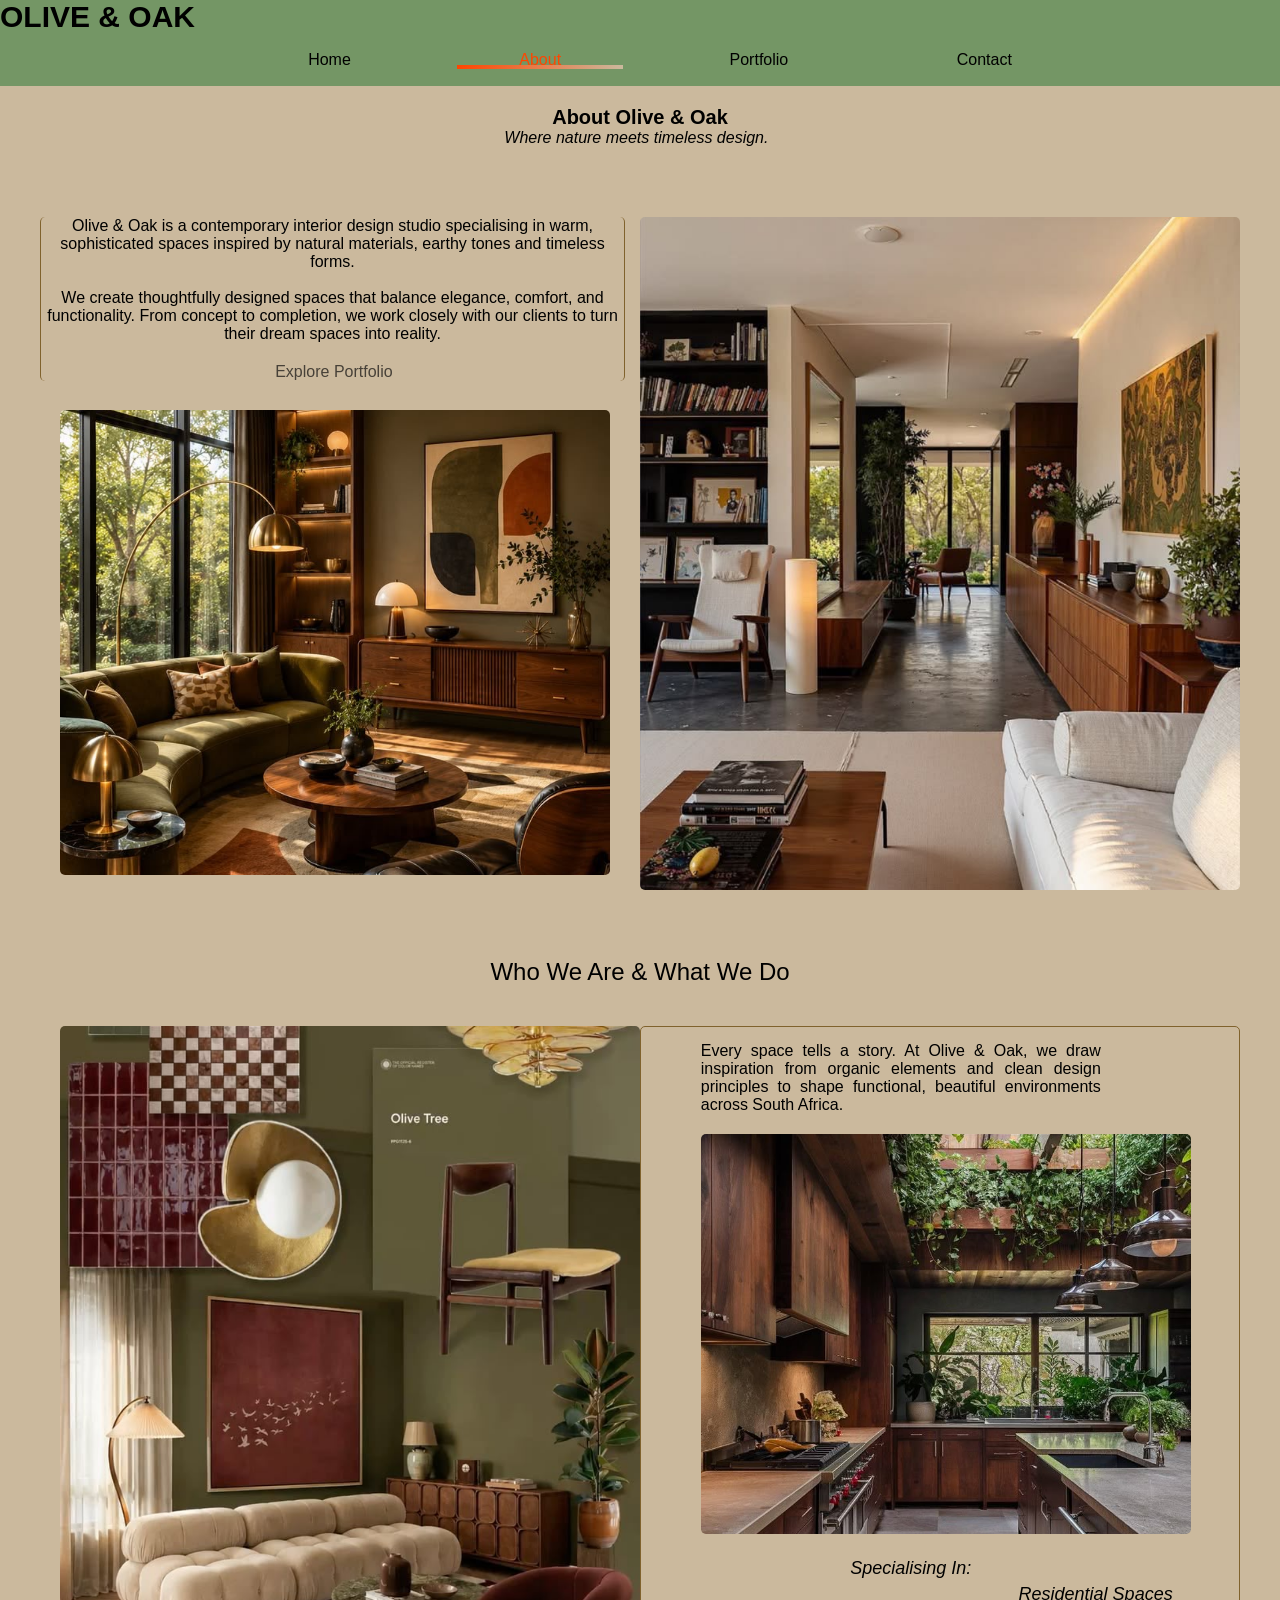
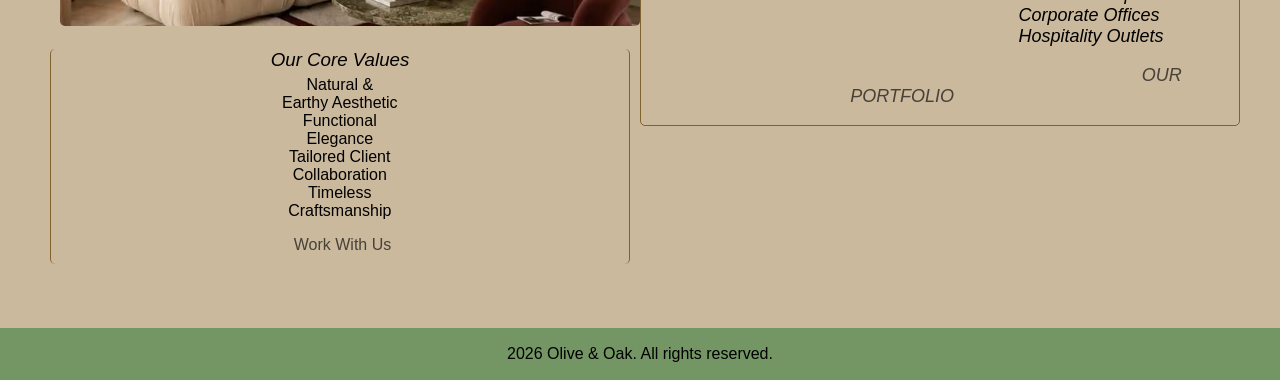
==== about.html @ 50b7a628 "about.html" ====
<!--HEY GUYS. PLEASE DON'T MAKE CHANGES TO A PAGE THAT DOES NOT BELONG TO YOU!!



DON'T FORGET TO PUSH YOUR CODE TO GITHUB AFTER MAKING CHANGES TO YOUR PAGE SO THAT RECENT 
CHANGES ARE VISIBLE TO EVERYONE 
-->

<!DOCTYPE html>
<html lang="en">
<head>
    <meta charset="UTF-8">
    <meta name="viewport" content="width=device-width, initial-scale=1.0">
    <title>About</title>
    <link rel="stylesheet" href="style.css">
</head> 

<body>
<header>
    <div id="logo">OLIVE & OAK</div>
</header>

<nav class="nav-menu">
    <ul>
        <a class="nav-link" href="index.html">Home</a>
        <a class="nav-link active" href="about.html">About</a> 
        <a class="nav-link" href="portfolio.html">Portfolio</a>
        <a class="nav-link" href="contact.html">Contact</a>
    </ul>
</nav>

<main>
    <section id="hero">
        <h1>About Olive & Oak</h1>
        <p id="slogan">Where nature meets timeless design.</p>
    </section>

    <article id="container">
        <section id="intro-section">
            <section id="intro">
        <p>
        Olive & Oak is a contemporary interior design studio specialising in warm, 
        sophisticated spaces inspired by natural materials, earthy tones and timeless forms.
        </p>
        <br>
         <p id="description2">
        We create thoughtfully designed spaces that balance elegance, comfort, and functionality. 
        From concept to completion, we work closely with our clients to turn their dream spaces into reality.
        </p>
        <a id="more-about" href="portfolio.html">Explore Portfolio</a> 
        </section>
        <img id="second-img" src="image/contemp-design.jpeg" alt="Contemporary interior design">
        </section>

        <section id="container2">
            <img id="first-img" src="image/walkway-design.jpeg" alt="Walkway architectural design">
        </section>
    </article>

    <h2 id="help">Who We Are & What We Do</h2>

    <article id="information">
        <section id="left-grid">
            <img src="image/living-room.jpeg" alt="Living room styling">
            <section id="locations">            
     <h3>Our Core Values</h3>
     <ul style="list-style-type: none;">
            <li>Natural & Earthy Aesthetic</li>
            <li>Functional Elegance</li>
            <li>Tailored Client Collaboration</li>
            <li>Timeless Craftsmanship</li>
            </ul>
        <a id="contact-us" href="contact.html" class="button">Work With Us</a>
            </section>      
        </section>

    <section id="right-grid">
     <p id="text">
        Every space tells a story. At Olive & Oak, we draw inspiration from organic elements 
        and clean design principles to shape functional, beautiful environments across South Africa.
     </p>
    <img src="image/bathroom.jpeg" alt="Contemporary bathroom interior">
    <br>

    <div id="specialisation"> 
        Specialising In:
        <ul style="list-style-type: none;">
            <li>Residential Spaces</li>
            <li>Corporate Offices</li>
            <li>Hospitality Outlets</li>
    </ul>

<a id="more-portfolio" href="portfolio.html" class="button">OUR PORTFOLIO</a>
 </div>
</section>
</article>
</main>

<footer>
<p>2026 Olive & Oak. All rights reserved.</p>
</footer>
</body>
</html>
---- style.css ----
/* HEY GUYS. PLEASE DON'T MAKE CHANGES TO OTHER MEMBERS' STYLING 

DON'T FORGET TO PUSH YOUR CODE TO GITHUB AFTER MAKING CHANGES TO YOUR PAGE SO THAT RECENT 
CHANGES ARE VISIBLE TO EVERYONE 
*/

body {
  margin: 0;
  font-family: 'Poppins', sans-serif;
  background-color: #CBB99D;
}

*{
  box-sizing: border-box;
}

/*Header*/
header{
  background-color: #749665;
}

#logo{
  font-size: 30px;
  font-weight: 700;
}

/*Navigation bar*/

.nav-menu{
  background-color:#749665 ;
  text-align: center;
  width: 100%;
  margin: 0 0;
  position: sticky;
  top: 0px;
  padding: 1px 0;
}

.nav-link {
  text-decoration: none;
  color: black;
  font-weight: 50;
  font-size: 16px;
  padding: 0px 5%;
  margin: 0px 20px;
  display: inline-block;
  position: relative;
  transition: color 0.3s ease;
}

.nav-link::before {
  content: "";
  position: absolute;
  bottom: 0;
  left: 0;
  width: 0;
  height: 4px;
  background: linear-gradient(to right, #ff4500, #CBB99D);
  transition: width 0.2s ease;
}
.nav-link:hover {
  color: #ff4500;
}
.nav-link:hover::before {
  width: 100%;
}

.nav-link.active {
  color: #ff4500;
}
.nav-link.active::before {
  width: 100%;
}



/*Main*/

h1{
  margin-top: 20px;
  font-size: 20px;
  text-align: center;
  margin-bottom: 0;
}

main p{
  text-align: center;
  margin-top:0;
  margin-bottom: 0;
}

#slogan{
    font-style: italic;
    margin-bottom: 20px;
    display: inline-block;
    width: 300px;
    margin-left: 38%;

}


#container{
  display: grid;
  grid-template-columns: 1fr 1fr;
  max-width: 1200px;
  margin: 5% auto 0;
  justify-content: center;
  margin-bottom: 5%;
  margin-top: 50px;
}

#intro{
  border: 1px solid #80622D;
  border-radius: 5px;
  border-top: 0;
  border-bottom: 0;
  padding: 0 5px;

}

#more-about{
  color: #474138;
  text-decoration: none;
  border-radius: 5px;
  margin-right: 10px;
  margin-left: 40%;
} 

#first-img{
  width: 600px;
  height: 673px;
  object-fit: cover;
  border-radius: 5px;
  margin-left: 15px;
}

#description2{
  margin-bottom: 20px;
}

#second-img{
  width: 550px;
  height: 465px;
  object-fit: cover;
  border-radius: 5px;
  margin-top: 5%;
  margin-left: 20px;
}


/* Second grid */
#help{
  font-weight: 500;
  text-align: center;
  margin-bottom: 40px ;
}

#information{
  display: grid;
  justify-content: center;
  grid-template-columns: 1fr 1fr;
}

#information img{
  width: 580px;
  height: 600px;
  object-fit: cover;
  margin-left: 60px;
  border-radius: 5px;
}

#information #text{
  margin-top: 15px;
   margin-left: 10%;
   width: 400px;
   text-align: justify;
}

#information #specialisation{
  font-weight: 500;
  text-align: left;
  margin-left: 35%;
  font-size: large;
  font-style: italic;
}

#information ul{
  margin-top: 5px;
  margin-left: 33%;

}

#more-portfolio{
  color: #474138;
  text-decoration: none;
  border-radius: 5px;
  margin-right: 10px;
  margin-left: 75%;
}

#right-grid img{
  width: 490px;
  object-fit: cover;
  margin-top: 20px;
  border-radius: 5px;
  height: 400px;
  margin-bottom: 20px;
}

#right-grid{
  border: 1px solid #80622D;
  width: 600px;
  height: 700px;
  border-radius: 5px;
  padding-bottom: 15px;
}


#left-grid h3{
  font-weight: 500;
  text-align: center;
  margin-bottom: 0;
  font-style: italic;
}

#left-grid ul{
  margin-top: 5px;
  text-align: center;
  margin-right: 40%;
}

#contact-us{
  color: #474138;
  text-decoration: none;
  margin-left: 42%;
}

#locations{
  border: 1px solid #80622D;
  width: 580px;
  margin-left: 50px;
  border-radius: 5px;
  padding-bottom: 10px;
  border-top: 0;
  border-bottom: 0;
}



/*Footer*/
footer{
  background-color: #749665;
  color: black;
    margin-top: 5%;
    margin-bottom: 0;

}

footer p{
  text-align: center;
}

footer{
  padding: 1px;
}
/* start of portfolio page*/
#featured-projects {
    padding: 60px 20px;
    background-image: url("./image/portfolioheader.jpg");
    background-size: cover;
    background-position: center;
    background-attachment: fixed;
    position: relative;
    text-align: center;
}

#featured-projects h2 {
    font-size: 2.2rem;
    font-weight: 600;
    color: #000000;
    margin-bottom: 8px;
}

.featured-subtitle {
    font-size: 1rem;
    color: #080808;
    margin-bottom: 40px;
    font-weight: 300;
}
#portfolio-projects {
    max-width: 1200px;
    margin: 0 auto;
    padding: 40px 20px;
}
.container,.container-reverse {
    display: grid;
    grid-template-columns: 1fr 1fr;
    gap: 40px;
    margin-bottom: 50px;
    align-items: center;
    background: #CBB99D
}
.container-reverse {
    direction: rtl;
}

.container-reverse .projecttext {
    direction: ltr;
}
.projectimage {
    height: 100%;
    min-height: 320px;
    overflow: hidden;
}
.projectimage img {
    width: 100%;
    height: 100%;
    object-fit: cover;
}
.projecttext {
    padding: 35px 30px 35px 20px;
    direction: ltr;
}
.projecttext h3 {
    font-size: 1.6rem;
    font-weight: 600;
    color: #000000;
    margin: 0 0 8px;
}

.projecttext p {
    font-size: 0.95rem;
    color: #444;
    line-height: 1.7;
    margin: 0 0 12px;
}

.projecttext h4 {
    font-size: 0.85rem;
    font-weight: 400;
    color: #000000;
    letter-spacing: 1px;
    margin: 0;
}
/* end of portfolio page code */
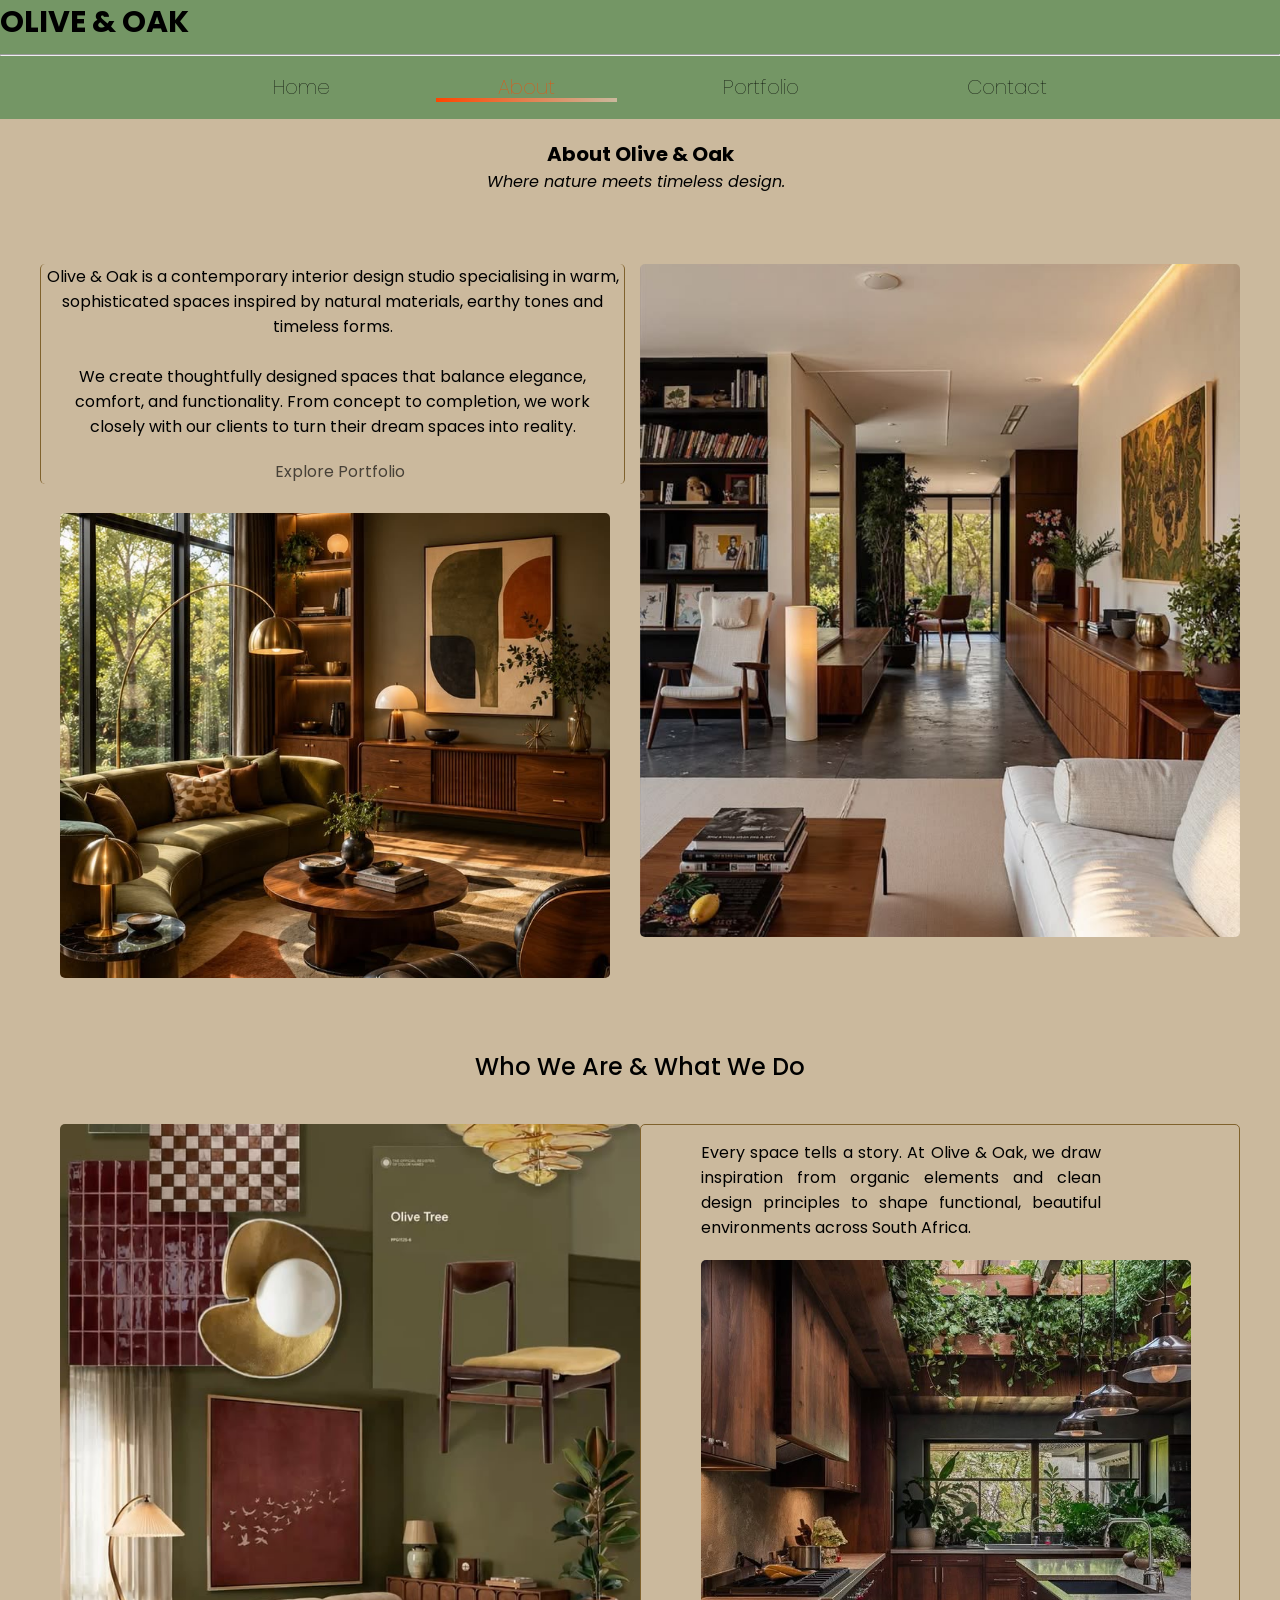
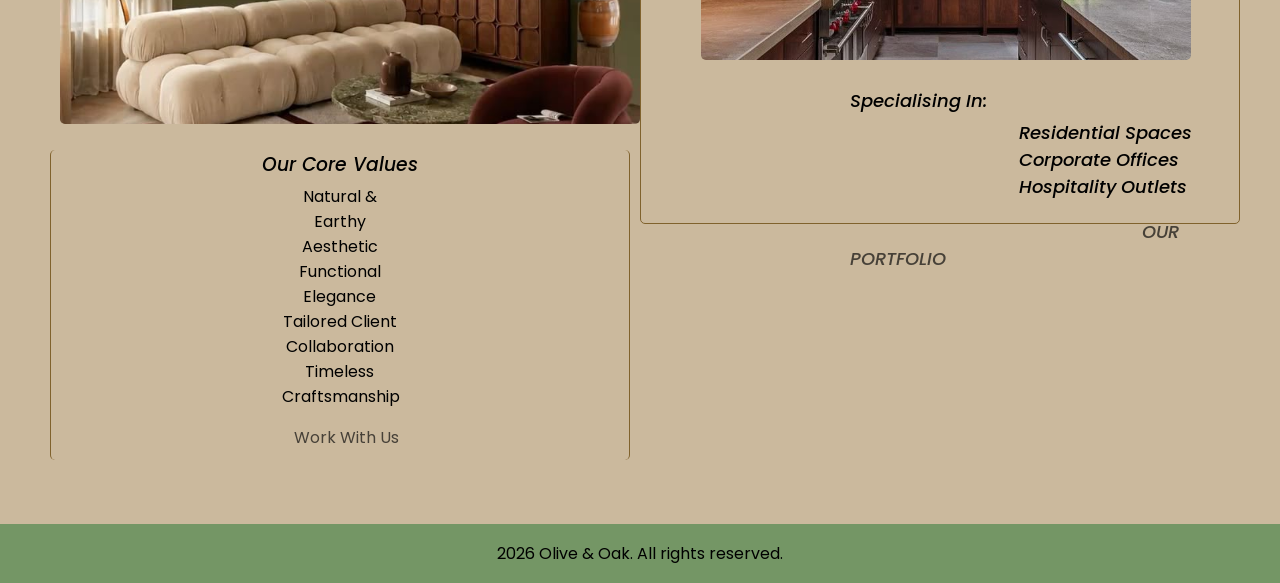
==== commit 77bdd846: "Add files via upload Font + nav unification" ====
--- a/about.html
+++ b/about.html
@@ -14,14 +14,18 @@
     <meta name="viewport" content="width=device-width, initial-scale=1.0">
     <title>About</title>
     <link rel="stylesheet" href="style.css">
+
+    <!--Fonts taken from fonts.google.com-->
+    <!-- Global font -->
+    <link href="https://fonts.googleapis.com/css2?family=Poppins:wght@400;600;700&display=swap" rel="stylesheet"> 
+
 </head> 
 
 <body>
-<header>
-    <div id="logo">OLIVE & OAK</div>
-</header>
+    <header id="logo">OLIVE & OAK</header>
 
 <nav class="nav-menu">
+    <hr>
     <ul>
         <a class="nav-link" href="index.html">Home</a>
         <a class="nav-link active" href="about.html">About</a> 
--- a/style.css
+++ b/style.css
@@ -41,7 +41,7 @@
   text-decoration: none;
   color: black;
   font-weight: 50;
-  font-size: 16px;
+  font-size: 20px;
   padding: 0px 5%;
   margin: 0px 20px;
   display: inline-block;
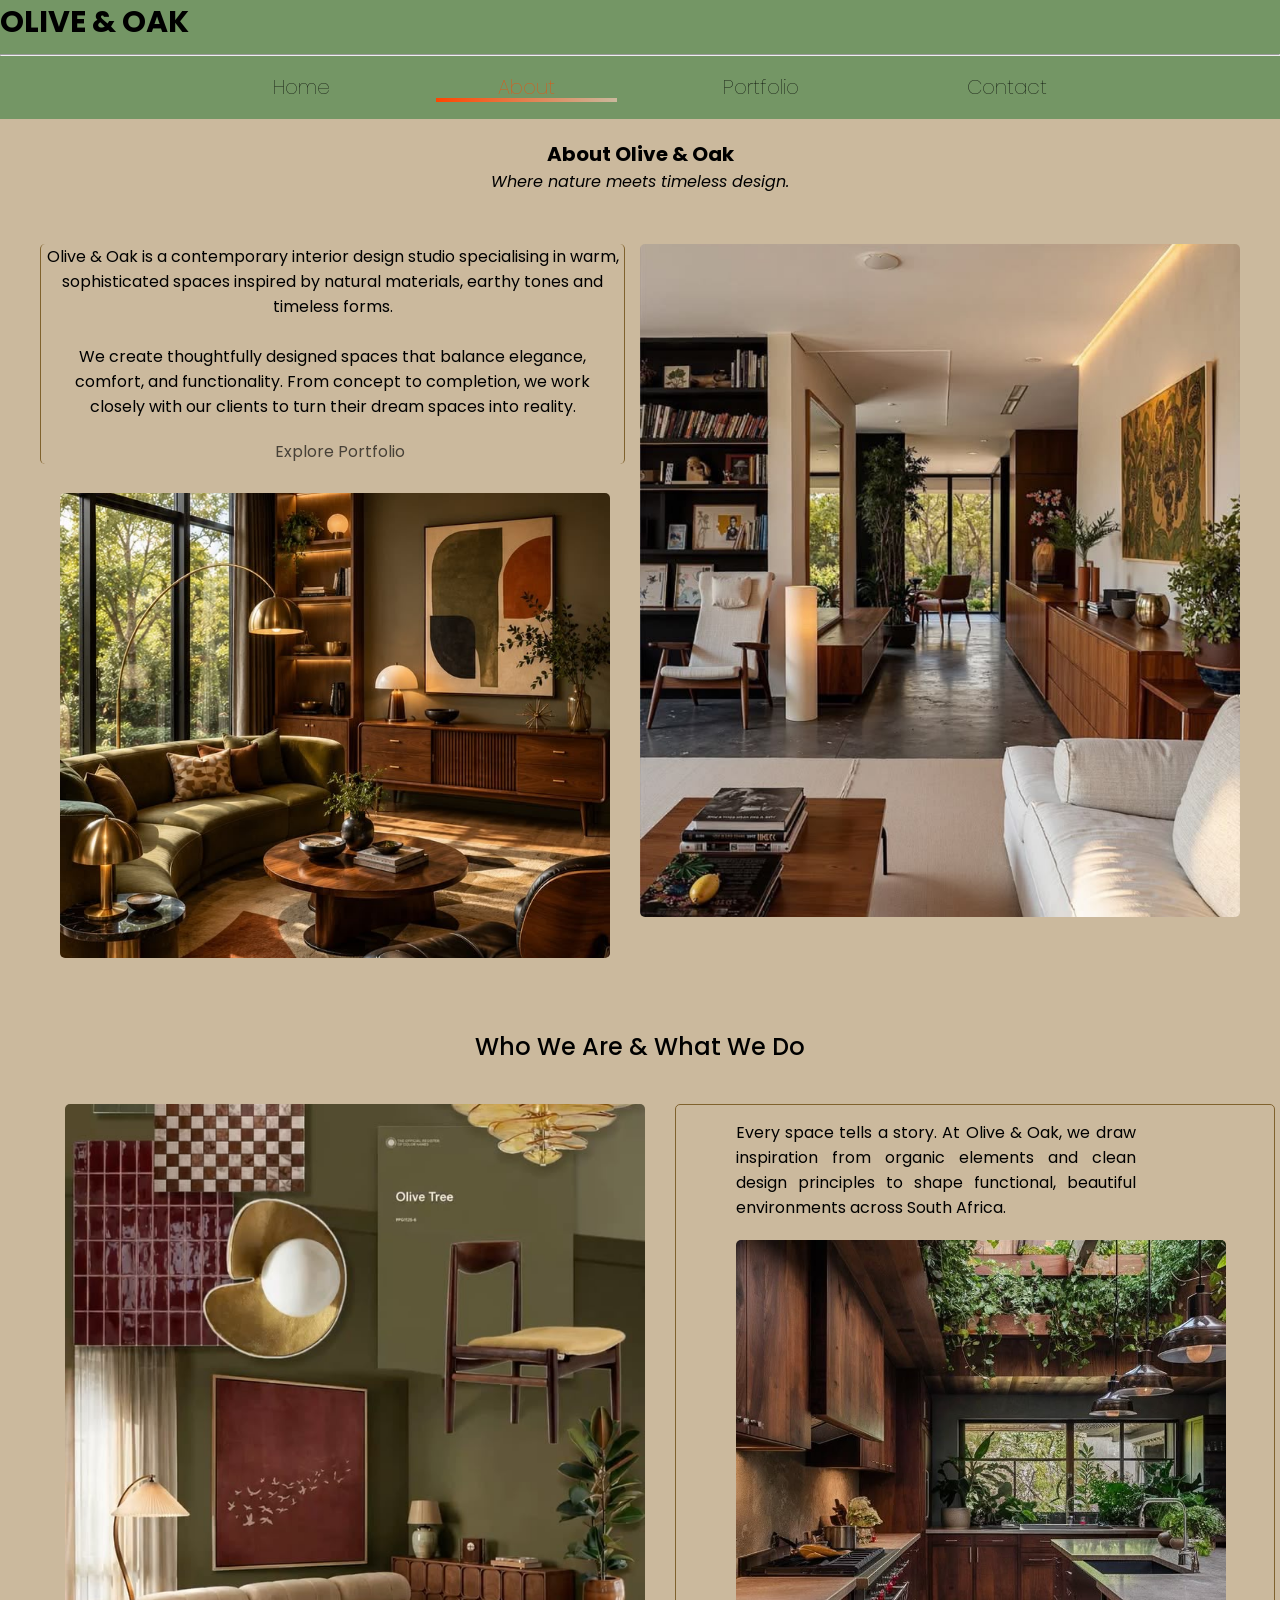
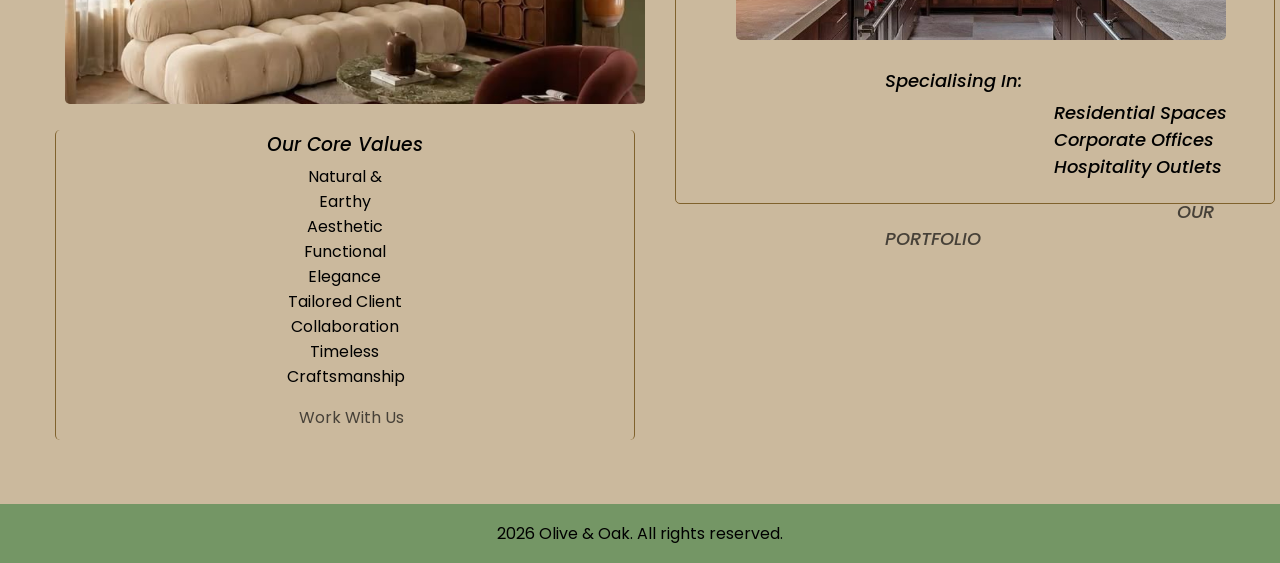
==== commit e397ad05: "responsiveness added" ====
--- a/about.html
+++ b/about.html
@@ -1,18 +1,9 @@
-
-<!--HEY GUYS. PLEASE DON'T MAKE CHANGES TO A PAGE THAT DOES NOT BELONG TO YOU!!
-
-
-
-DON'T FORGET TO PUSH YOUR CODE TO GITHUB AFTER MAKING CHANGES TO YOUR PAGE SO THAT RECENT 
-CHANGES ARE VISIBLE TO EVERYONE 
--->
-
 <!DOCTYPE html>
 <html lang="en">
 <head>
     <meta charset="UTF-8">
     <meta name="viewport" content="width=device-width, initial-scale=1.0">
-    <title>About</title>
+    <title>Olive & Oak | About</title>
     <link rel="stylesheet" href="style.css">
 
     <!--Fonts taken from fonts.google.com-->
--- a/style.css
+++ b/style.css
@@ -92,11 +92,10 @@
 
 #slogan{
     font-style: italic;
-    margin-bottom: 20px;
-    display: inline-block;
-    width: 300px;
-    margin-left: 38%;
-
+    margin:0 auto 20px;
+    display: block;
+    width: fit-content;
+    max-width: 90%;
 }
 
 
@@ -160,6 +159,8 @@
   display: grid;
   justify-content: center;
   grid-template-columns: 1fr 1fr;
+  max-width: 1200px;
+  margin: 0 auto;
 }
 
 #information img{
@@ -167,6 +168,7 @@
   height: 600px;
   object-fit: cover;
   margin-left: 60px;
+  margin-right: 30px;
   border-radius: 5px;
 }
 
@@ -264,6 +266,9 @@
 footer{
   padding: 1px;
 }
+
+
+
 /* start of portfolio page*/
 #featured-projects {
     padding: 60px 20px;
@@ -347,3 +352,160 @@
 
 
 
+/* RESPONSIVENESS DESIGN INDEX.HTML | RESPONSIVENESS DESIGN INDEX.HTML | RESPONSIVENESS DESIGN INDEX.HTML | RESPONSIVENESS DESIGN INDEX.HTML | RESPONSIVENESS DESIGN INDEX.HTML |*/
+/* Tablets */
+@media (max-width: 900px) {
+  #container, #information {
+  grid-template-columns: 1fr;
+  width: 90%;
+  margin-left: auto;
+  margin-right: auto;
+}
+
+#first-img, #second-img, #information img, #right-grid, #locations{
+  width: 100%;
+  margin-left: 0;
+}
+
+#first-img{
+  height: 500px
+}
+
+#second-img{
+  height: 400px;
+  margin-top: 20px;
+}
+
+#right-grid img{
+  width: 100%;
+  height: 350px;
+  margin-left: 0;
+}
+
+#information #text{
+  width: 90%;
+  margin: 20px auto;
+}
+
+#information #specialisation {
+  margin-left: 0;
+  text-align: center;
+}
+
+#information ul{
+  margin-left: 0;
+  text-align: center;
+}
+
+#more-portfolio{
+    display: block;
+    margin: 20px auto;
+    text-align: center;
+  }
+
+#contact-us{
+  display: block;
+  margin: 20px auto;
+  text-align: center;
+}
+
+#locations{
+  margin-top: 20px;
+}
+}
+
+
+/* Phones */
+
+@media(max-width:600px){
+  #logo{text-align: center;
+  font-size: 24px;
+  padding: 10px;}
+
+  .nav-menu{
+    position:static;
+  }
+
+  .nav-link{
+    font-size: 16px;
+    padding: 5px 10px;
+    margin: 0;
+  }
+
+  #slogan{
+    width:auto;
+    margin: 0 auto 20px;
+    display: block;
+    padding: 0 20px;
+  }
+
+  #container, #information {
+    width: 90%;
+    display: block;
+    margin: 30px auto;
+  }
+
+  #intro{
+    padding: 20px;
+  }
+
+  #more-about{
+    display: block;
+    margin: 20px auto;
+    text-align: center;
+  }
+
+  #first-image, #second-img, #information img{
+    width: 100%;
+    height: auto;
+    margin: 20px 0;
+  }
+
+  #right-grid{
+    width: 100%;
+    height: auto;
+    padding: 20px;
+  }
+
+  #right-grid img{
+    width: 100%;
+    height: auto;
+    padding: 20px;
+  }
+
+  #information #text{
+    width: 100%;
+    margin: 20px 0;
+    padding: 0 10px;
+  }
+
+  #information #specialisation{
+    margin: 20px 0;
+    text-align: center;
+  }
+
+  #information ul{
+    margin: 10px 0;
+    padding: 0;
+    text-align: center;
+  }
+ 
+  #locations {
+    width: 100%;
+    margin: 20px 0;
+  }
+  
+  #left-grid h3{
+    font-size: 18px;
+
+  #help{
+    font-size: 22px;
+    margin-top: 40px;
+  }
+  
+  footer{
+    margin-top: 40px;
+  }
+}
+}
+/* END OF RESPONSIVENESS DESIGN INDEX.HTML | END OF RESPONSIVENESS DESIGN INDEX.HTML | END OF RESPONSIVENESS DESIGN INDEX.HTML | END OF RESPONSIVENESS DESIGN INDEX.HTML | */
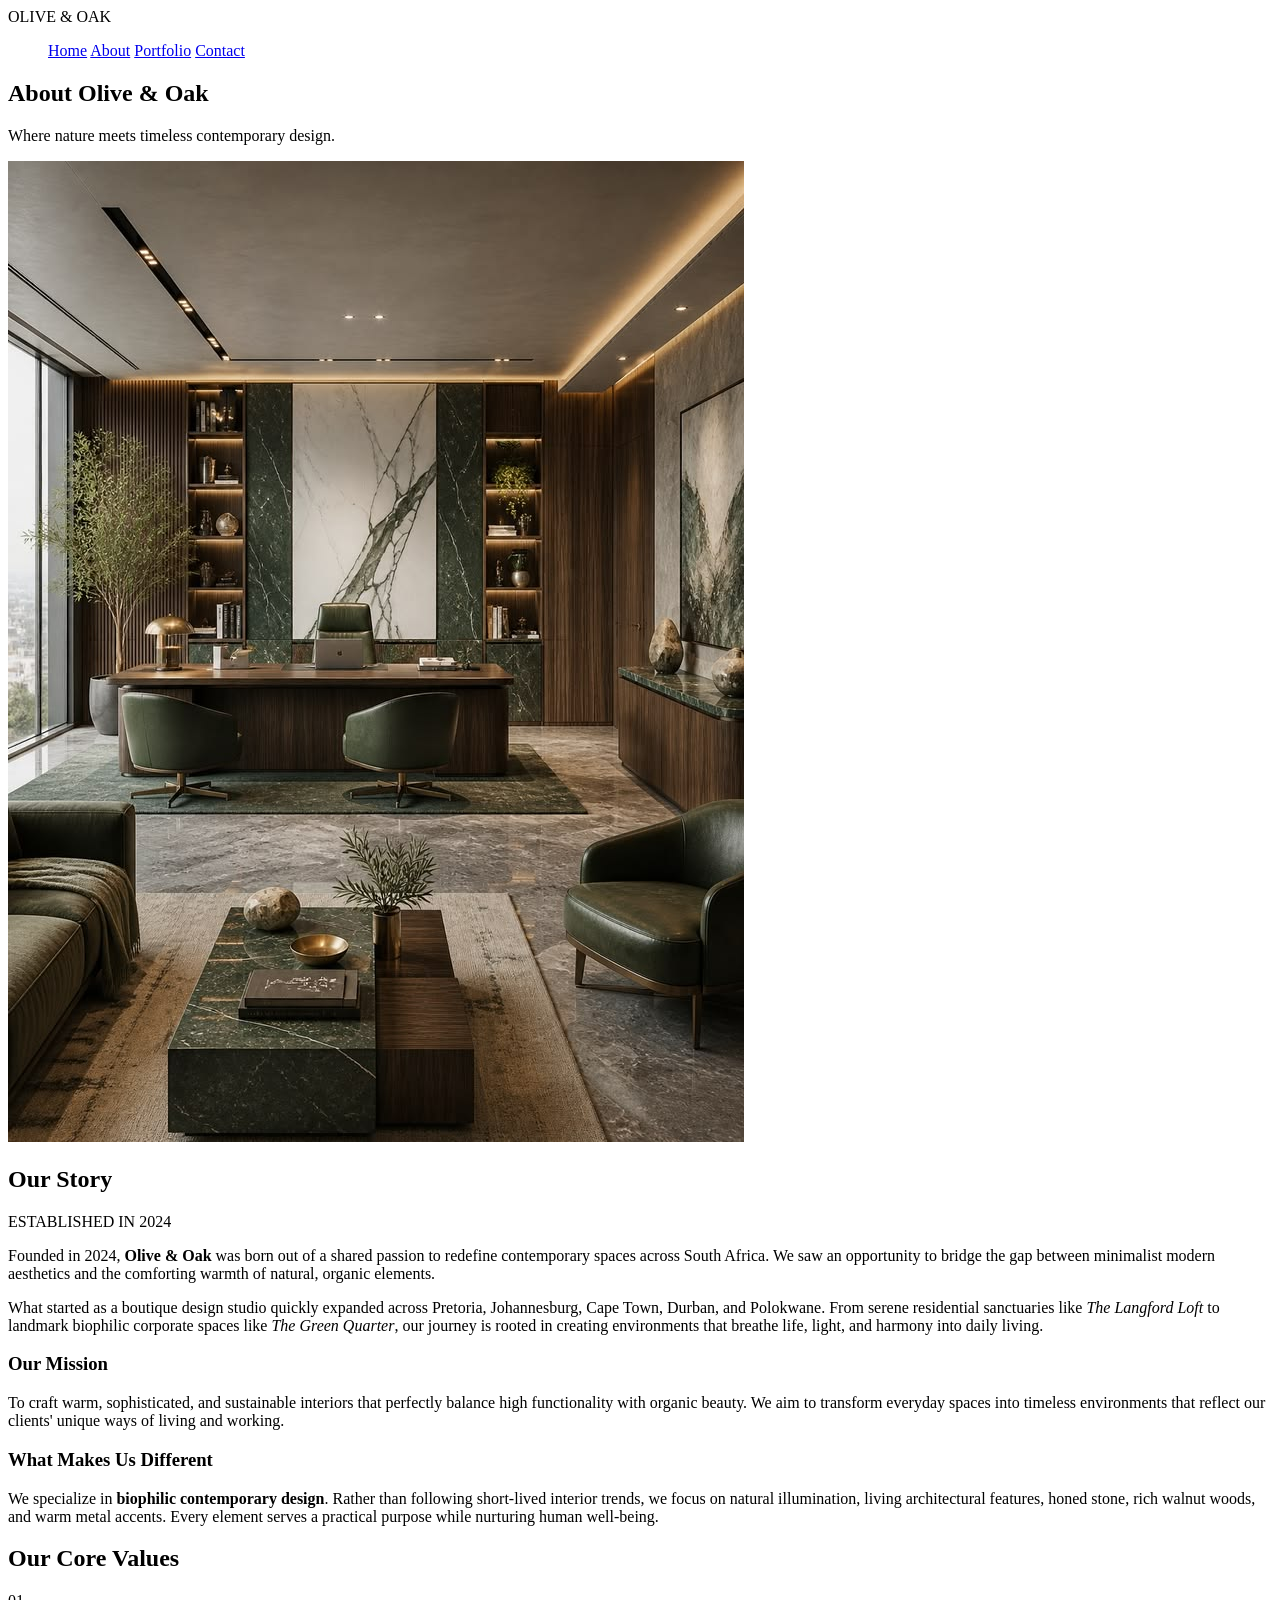
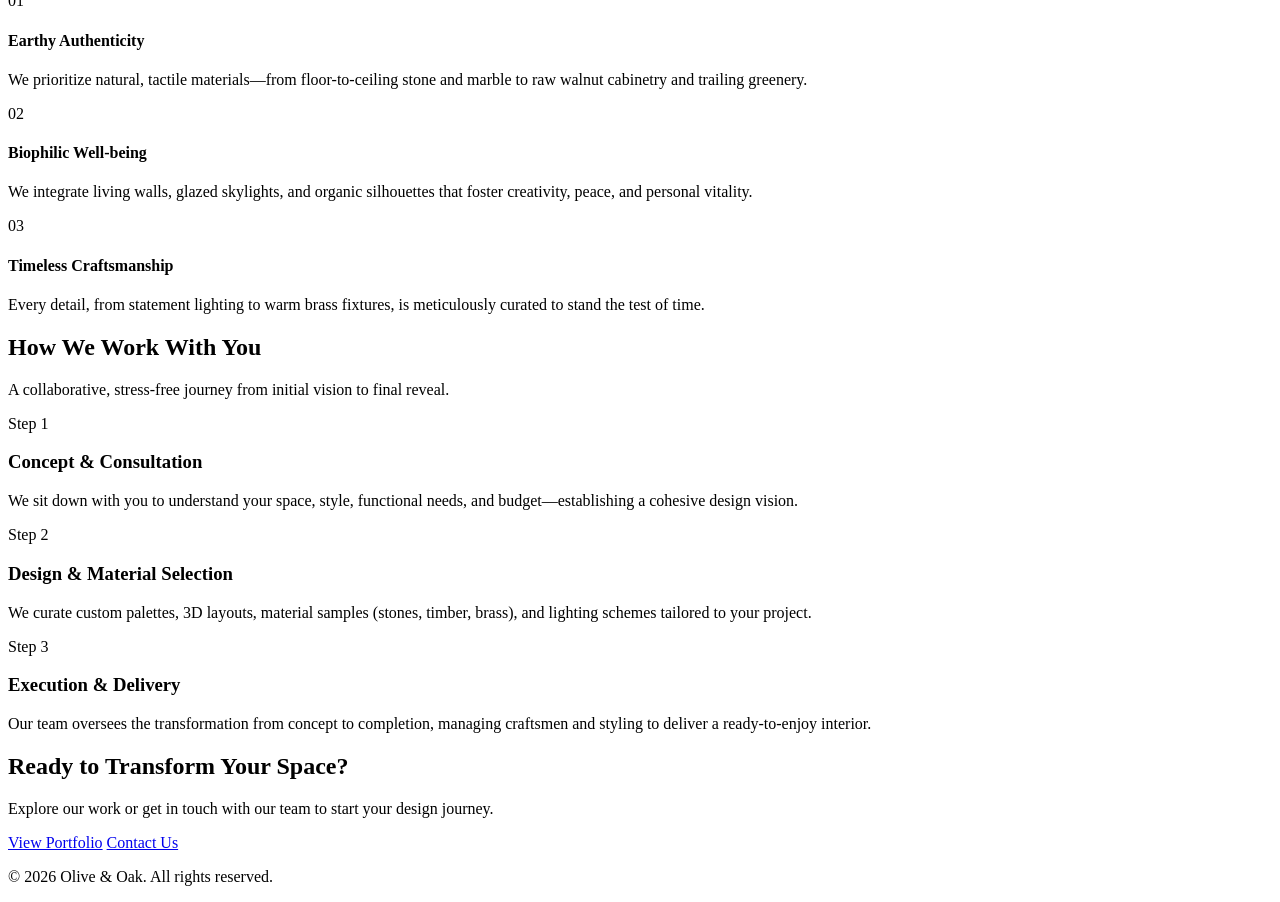
==== commit 866b96ee: "about.html" ====
--- a/about.html
+++ b/about.html
@@ -1,22 +1,26 @@
+<!--HEY GUYS. PLEASE DON'T MAKE CHANGES TO A PAGE THAT DOES NOT BELONG TO YOU!!
+
+DON'T FORGET TO PUSH YOUR CODE TO GITHUB AFTER MAKING CHANGES TO YOUR PAGE SO THAT RECENT 
+CHANGES ARE VISIBLE TO EVERYONE 
+-->
+
 <!DOCTYPE html>
 <html lang="en">
 <head>
     <meta charset="UTF-8">
     <meta name="viewport" content="width=device-width, initial-scale=1.0">
-    <title>Olive & Oak | About</title>
-    <link rel="stylesheet" href="style.css">
+    <title>Olive & Oak | About Us</title>
+    <link rel="stylesheet" href="about-style.css">
 
-    <!--Fonts taken from fonts.google.com-->
+    <!-- Fonts taken from fonts.google.com -->
     <!-- Global font -->
     <link href="https://fonts.googleapis.com/css2?family=Poppins:wght@400;600;700&display=swap" rel="stylesheet"> 
-
-</head> 
+</head>
 
 <body>
-    <header id="logo">OLIVE & OAK</header>
+<header id="logo">OLIVE & OAK</header>
 
 <nav class="nav-menu">
-    <hr>
     <ul>
         <a class="nav-link" href="index.html">Home</a>
         <a class="nav-link active" href="about.html">About</a> 
@@ -26,74 +30,109 @@
 </nav>
 
 <main>
-    <section id="hero">
+    <!-- Page Header / Hero -->
+    <section id="about-hero">
         <h1>About Olive & Oak</h1>
-        <p id="slogan">Where nature meets timeless design.</p>
+        <p class="hero-subtitle">Where nature meets timeless contemporary design.</p>
     </section>
 
-    <article id="container">
-        <section id="intro-section">
-            <section id="intro">
-        <p>
-        Olive & Oak is a contemporary interior design studio specialising in warm, 
-        sophisticated spaces inspired by natural materials, earthy tones and timeless forms.
-        </p>
-        <br>
-         <p id="description2">
-        We create thoughtfully designed spaces that balance elegance, comfort, and functionality. 
-        From concept to completion, we work closely with our clients to turn their dream spaces into reality.
-        </p>
-        <a id="more-about" href="portfolio.html">Explore Portfolio</a> 
-        </section>
-        <img id="second-img" src="image/contemp-design.jpeg" alt="Contemporary interior design">
-        </section>
-
-        <section id="container2">
-            <img id="first-img" src="image/walkway-design.jpeg" alt="Walkway architectural design">
-        </section>
+    <!-- Our Story Section -->
+    <article id="our-story-section">
+        <div class="story-image-box">
+            <img src="./image/coperate.jpg" alt="Olive & Oak Design Office Space">
+        </div>
+        <div class="story-content">
+            <h2>Our Story</h2>
+            <span class="founding-date">ESTABLISHED IN 2024</span>
+            <p>
+                Founded in 2024, <strong>Olive & Oak</strong> was born out of a shared passion to redefine contemporary spaces across South Africa. We saw an opportunity to bridge the gap between minimalist modern aesthetics and the comforting warmth of natural, organic elements.
+            </p>
+            <p>
+                What started as a boutique design studio quickly expanded across Pretoria, Johannesburg, Cape Town, Durban, and Polokwane. From serene residential sanctuaries like <em>The Langford Loft</em> to landmark biophilic corporate spaces like <em>The Green Quarter</em>, our journey is rooted in creating environments that breathe life, light, and harmony into daily living.
+            </p>
+        </div>
     </article>
 
-    <h2 id="help">Who We Are & What We Do</h2>
+    <!-- Mission & What Makes Us Different -->
+    <section id="mission-difference-container">
+        <div class="info-card">
+            <h3>Our Mission</h3>
+            <p>
+                To craft warm, sophisticated, and sustainable interiors that perfectly balance high functionality with organic beauty. We aim to transform everyday spaces into timeless environments that reflect our clients' unique ways of living and working.
+            </p>
+        </div>
 
-    <article id="information">
-        <section id="left-grid">
-            <img src="image/living-room.jpeg" alt="Living room styling">
-            <section id="locations">            
-     <h3>Our Core Values</h3>
-     <ul style="list-style-type: none;">
-            <li>Natural & Earthy Aesthetic</li>
-            <li>Functional Elegance</li>
-            <li>Tailored Client Collaboration</li>
-            <li>Timeless Craftsmanship</li>
-            </ul>
-        <a id="contact-us" href="contact.html" class="button">Work With Us</a>
-            </section>      
-        </section>
+        <div class="info-card Highlight-card">
+            <h3>What Makes Us Different</h3>
+            <p>
+                We specialize in <strong>biophilic contemporary design</strong>. Rather than following short-lived interior trends, we focus on natural illumination, living architectural features, honed stone, rich walnut woods, and warm metal accents. Every element serves a practical purpose while nurturing human well-being.
+            </p>
+        </div>
+    </section>
 
-    <section id="right-grid">
-     <p id="text">
-        Every space tells a story. At Olive & Oak, we draw inspiration from organic elements 
-        and clean design principles to shape functional, beautiful environments across South Africa.
-     </p>
-    <img src="image/bathroom.jpeg" alt="Contemporary bathroom interior">
-    <br>
+    <!-- Core Values -->
+    <section id="values-wrapper">
+        <h2>Our Core Values</h2>
+        <div class="values-grid">
+            <div class="value-item">
+                <div class="value-icon">01</div>
+                <h4>Earthy Authenticity</h4>
+                <p>We prioritize natural, tactile materials—from floor-to-ceiling stone and marble to raw walnut cabinetry and trailing greenery.</p>
+            </div>
 
-    <div id="specialisation"> 
-        Specialising In:
-        <ul style="list-style-type: none;">
-            <li>Residential Spaces</li>
-            <li>Corporate Offices</li>
-            <li>Hospitality Outlets</li>
-    </ul>
+            <div class="value-item">
+                <div class="value-icon">02</div>
+                <h4>Biophilic Well-being</h4>
+                <p>We integrate living walls, glazed skylights, and organic silhouettes that foster creativity, peace, and personal vitality.</p>
+            </div>
 
-<a id="more-portfolio" href="portfolio.html" class="button">OUR PORTFOLIO</a>
- </div>
-</section>
-</article>
+            <div class="value-item">
+                <div class="value-icon">03</div>
+                <h4>Timeless Craftsmanship</h4>
+                <p>Every detail, from statement lighting to warm brass fixtures, is meticulously curated to stand the test of time.</p>
+            </div>
+        </div>
+    </section>
+
+    <!-- How We Work / Process -->
+    <section id="process-section">
+        <h2>How We Work With You</h2>
+        <p class="process-subtitle">A collaborative, stress-free journey from initial vision to final reveal.</p>
+
+        <div class="process-steps">
+            <div class="step-card">
+                <span class="step-num">Step 1</span>
+                <h3>Concept & Consultation</h3>
+                <p>We sit down with you to understand your space, style, functional needs, and budget—establishing a cohesive design vision.</p>
+            </div>
+
+            <div class="step-card">
+                <span class="step-num">Step 2</span>
+                <h3>Design & Material Selection</h3>
+                <p>We curate custom palettes, 3D layouts, material samples (stones, timber, brass), and lighting schemes tailored to your project.</p>
+            </div>
+
+            <div class="step-card">
+                <span class="step-num">Step 3</span>
+                <h3>Execution & Delivery</h3>
+                <p>Our team oversees the transformation from concept to completion, managing craftsmen and styling to deliver a ready-to-enjoy interior.</p>
+            </div>
+        </div>
+    </section>
+
+    <!-- Call to Action -->
+    <section id="about-cta">
+        <h2>Ready to Transform Your Space?</h2>
+        <p>Explore our work or get in touch with our team to start your design journey.</p>
+        <div class="cta-buttons">
+            <a href="portfolio.html" class="cta-btn primary-btn">View Portfolio</a>
+            <a href="contact.html" class="cta-btn secondary-btn">Contact Us</a>
+        </div>
+    </section>
 </main>
 
 <footer>
-<p>2026 Olive & Oak. All rights reserved.</p>
+    <p>&copy; 2026 Olive & Oak. All rights reserved.</p>
 </footer>
 </body>
 </html>
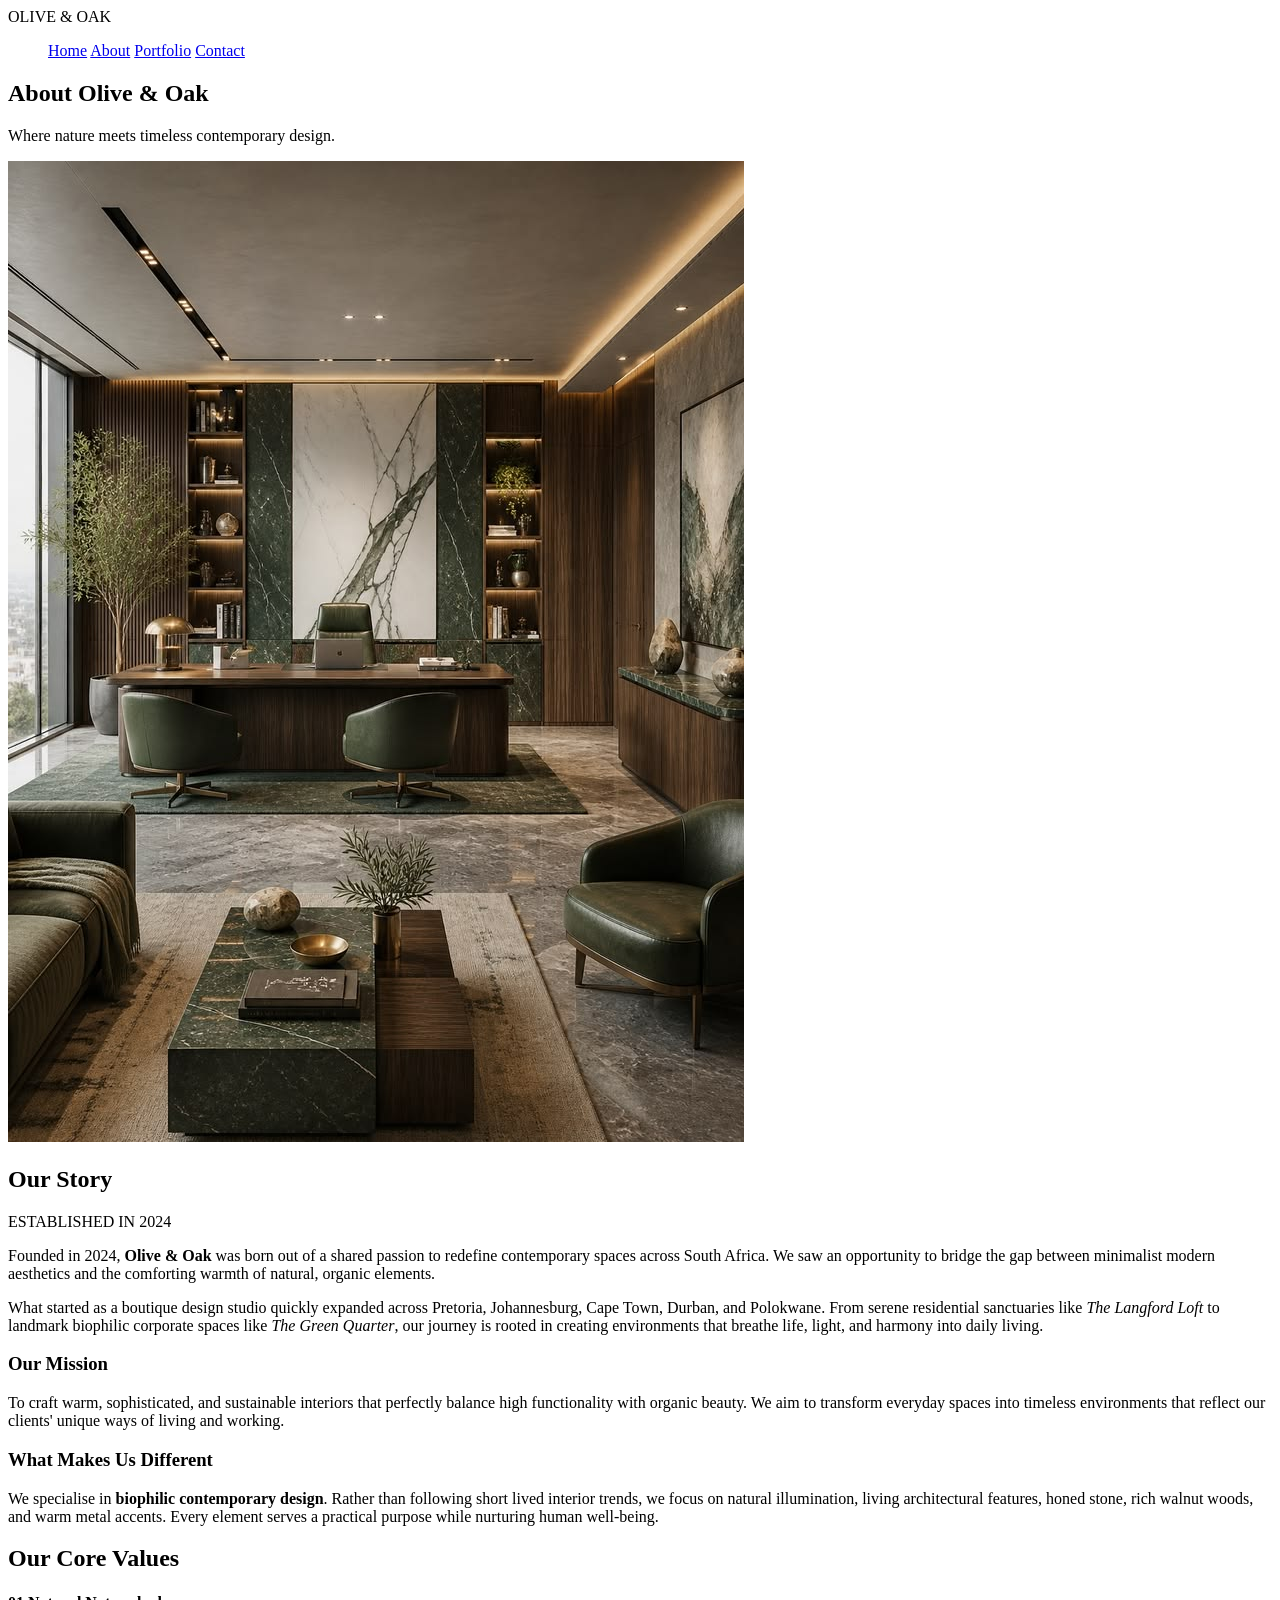
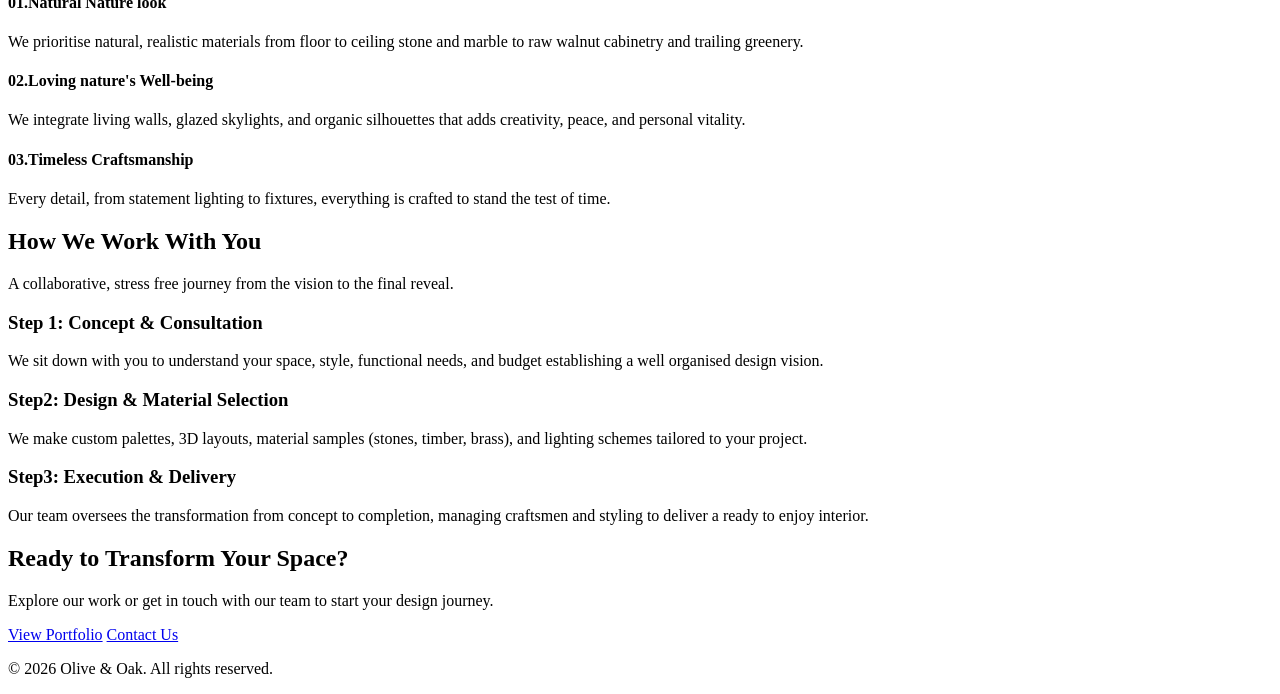
==== commit 225b8fbd: "about.html" ====
--- a/about.html
+++ b/about.html
@@ -1,9 +1,3 @@
-<!--HEY GUYS. PLEASE DON'T MAKE CHANGES TO A PAGE THAT DOES NOT BELONG TO YOU!!
-
-DON'T FORGET TO PUSH YOUR CODE TO GITHUB AFTER MAKING CHANGES TO YOUR PAGE SO THAT RECENT 
-CHANGES ARE VISIBLE TO EVERYONE 
--->
-
 <!DOCTYPE html>
 <html lang="en">
 <head>
@@ -12,8 +6,7 @@
     <title>Olive & Oak | About Us</title>
     <link rel="stylesheet" href="about-style.css">
 
-    <!-- Fonts taken from fonts.google.com -->
-    <!-- Global font -->
+    
     <link href="https://fonts.googleapis.com/css2?family=Poppins:wght@400;600;700&display=swap" rel="stylesheet"> 
 </head>
 
@@ -30,13 +23,13 @@
 </nav>
 
 <main>
-    <!-- Page Header / Hero -->
+    
     <section id="about-hero">
         <h1>About Olive & Oak</h1>
         <p class="hero-subtitle">Where nature meets timeless contemporary design.</p>
     </section>
 
-    <!-- Our Story Section -->
+    
     <article id="our-story-section">
         <div class="story-image-box">
             <img src="./image/coperate.jpg" alt="Olive & Oak Design Office Space">
@@ -53,7 +46,7 @@
         </div>
     </article>
 
-    <!-- Mission & What Makes Us Different -->
+    
     <section id="mission-difference-container">
         <div class="info-card">
             <h3>Our Mission</h3>
@@ -65,62 +58,62 @@
         <div class="info-card Highlight-card">
             <h3>What Makes Us Different</h3>
             <p>
-                We specialize in <strong>biophilic contemporary design</strong>. Rather than following short-lived interior trends, we focus on natural illumination, living architectural features, honed stone, rich walnut woods, and warm metal accents. Every element serves a practical purpose while nurturing human well-being.
+                We specialise in <strong>biophilic contemporary design</strong>. Rather than following short lived interior trends, we focus on natural illumination, living architectural features, honed stone, rich walnut woods, and warm metal accents. Every element serves a practical purpose while nurturing human well-being.
             </p>
         </div>
     </section>
 
-    <!-- Core Values -->
+    
     <section id="values-wrapper">
         <h2>Our Core Values</h2>
         <div class="values-grid">
             <div class="value-item">
-                <div class="value-icon">01</div>
-                <h4>Earthy Authenticity</h4>
-                <p>We prioritize natural, tactile materials—from floor-to-ceiling stone and marble to raw walnut cabinetry and trailing greenery.</p>
+                
+                <h4> 01.Natural Nature look</h4>
+                <p>We prioritise natural, realistic materials from floor to ceiling stone and marble to raw walnut cabinetry and trailing greenery.</p>
             </div>
 
             <div class="value-item">
-                <div class="value-icon">02</div>
-                <h4>Biophilic Well-being</h4>
-                <p>We integrate living walls, glazed skylights, and organic silhouettes that foster creativity, peace, and personal vitality.</p>
+            
+                <h4>02.Loving nature's Well-being</h4>
+                <p>We integrate living walls, glazed skylights, and organic silhouettes that adds creativity, peace, and personal vitality.</p>
             </div>
 
             <div class="value-item">
-                <div class="value-icon">03</div>
-                <h4>Timeless Craftsmanship</h4>
-                <p>Every detail, from statement lighting to warm brass fixtures, is meticulously curated to stand the test of time.</p>
+                
+                <h4>03.Timeless Craftsmanship</h4>
+                <p>Every detail, from statement lighting to fixtures, everything is crafted to stand the test of time.</p>
             </div>
         </div>
     </section>
 
-    <!-- How We Work / Process -->
+    
     <section id="process-section">
         <h2>How We Work With You</h2>
-        <p class="process-subtitle">A collaborative, stress-free journey from initial vision to final reveal.</p>
+        <p class="process-subtitle">A collaborative, stress free journey from the vision to the final reveal.</p>
 
         <div class="process-steps">
             <div class="step-card">
-                <span class="step-num">Step 1</span>
-                <h3>Concept & Consultation</h3>
-                <p>We sit down with you to understand your space, style, functional needs, and budget—establishing a cohesive design vision.</p>
+                
+                <h3>Step 1: Concept & Consultation</h3>
+                <p>We sit down with you to understand your space, style, functional needs, and budget establishing a well organised design vision.</p>
             </div>
 
             <div class="step-card">
-                <span class="step-num">Step 2</span>
-                <h3>Design & Material Selection</h3>
-                <p>We curate custom palettes, 3D layouts, material samples (stones, timber, brass), and lighting schemes tailored to your project.</p>
+                
+                <h3>Step2: Design & Material Selection</h3>
+                <p>We make custom palettes, 3D layouts, material samples (stones, timber, brass), and lighting schemes tailored to your project.</p>
             </div>
 
             <div class="step-card">
-                <span class="step-num">Step 3</span>
-                <h3>Execution & Delivery</h3>
-                <p>Our team oversees the transformation from concept to completion, managing craftsmen and styling to deliver a ready-to-enjoy interior.</p>
+                
+                <h3>Step3: Execution & Delivery</h3>
+                <p>Our team oversees the transformation from concept to completion, managing craftsmen and styling to deliver a ready to enjoy interior.</p>
             </div>
         </div>
     </section>
 
-    <!-- Call to Action -->
+    
     <section id="about-cta">
         <h2>Ready to Transform Your Space?</h2>
         <p>Explore our work or get in touch with our team to start your design journey.</p>
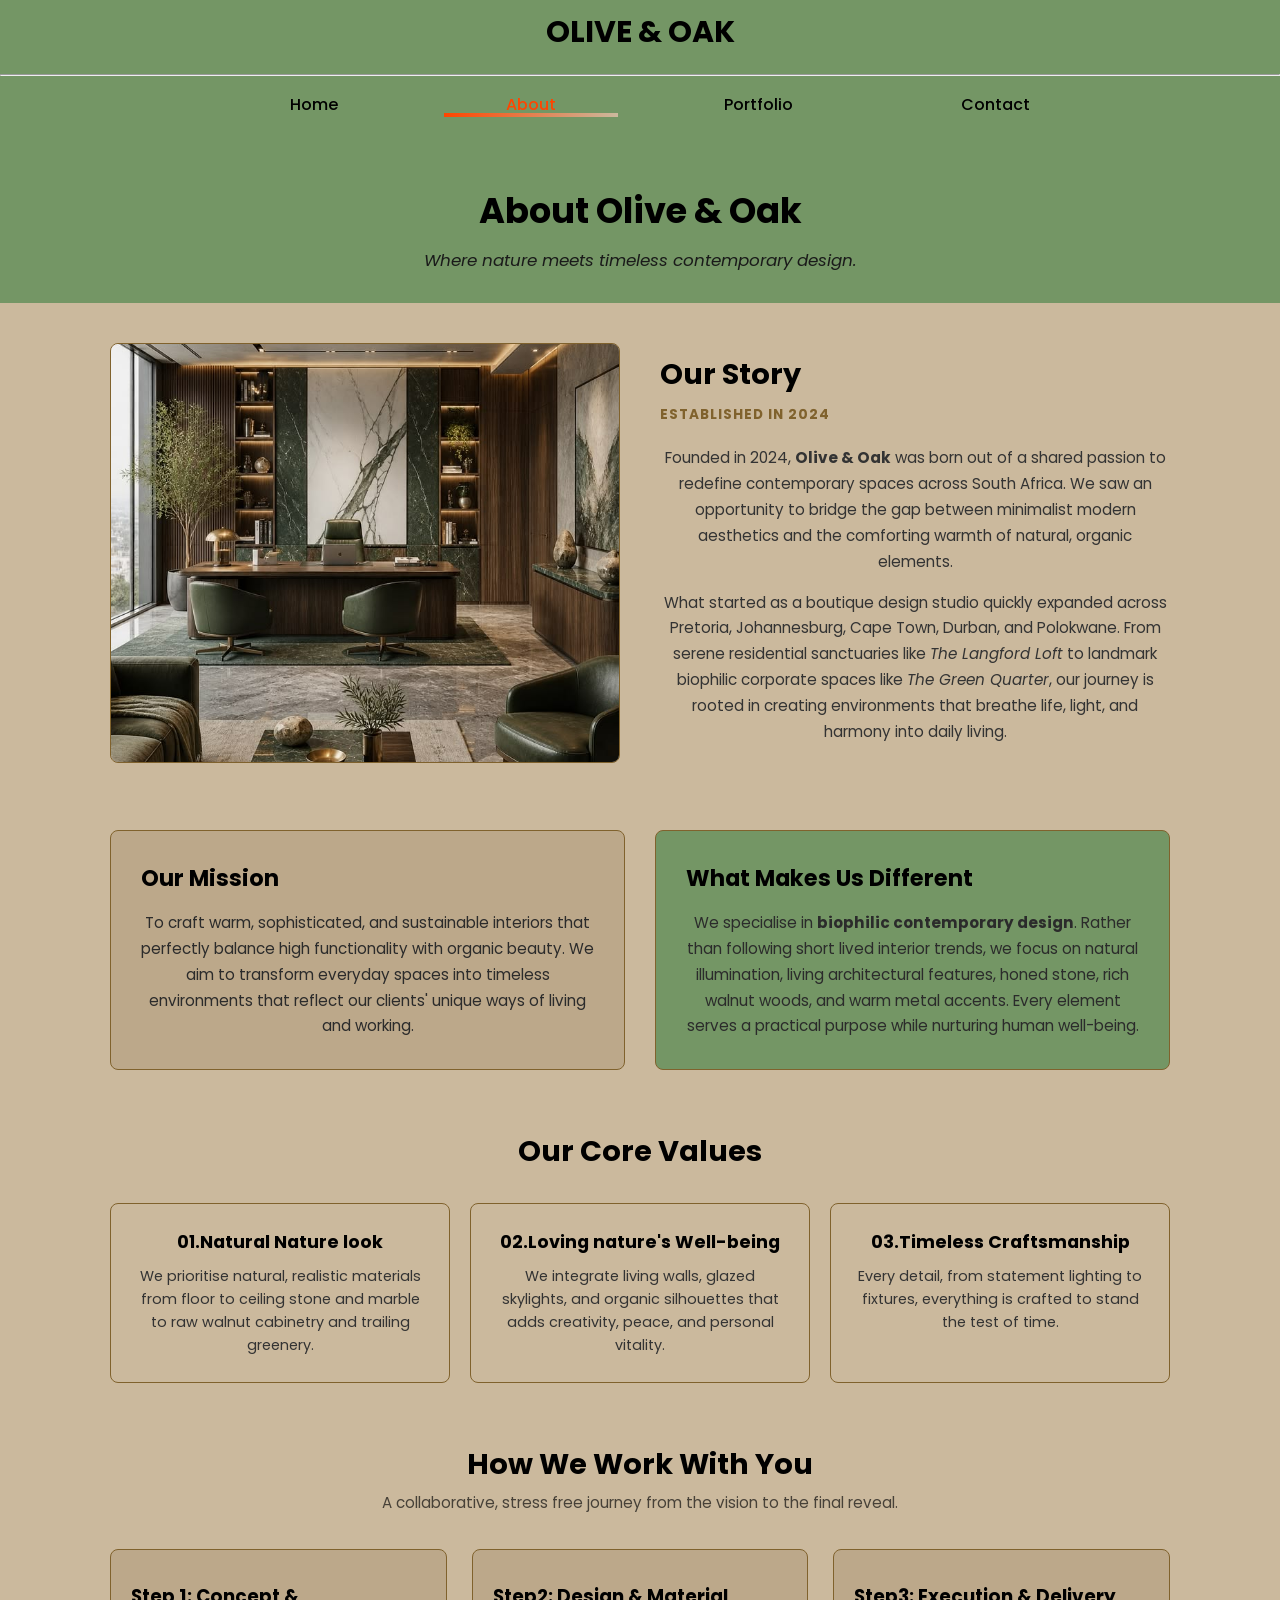
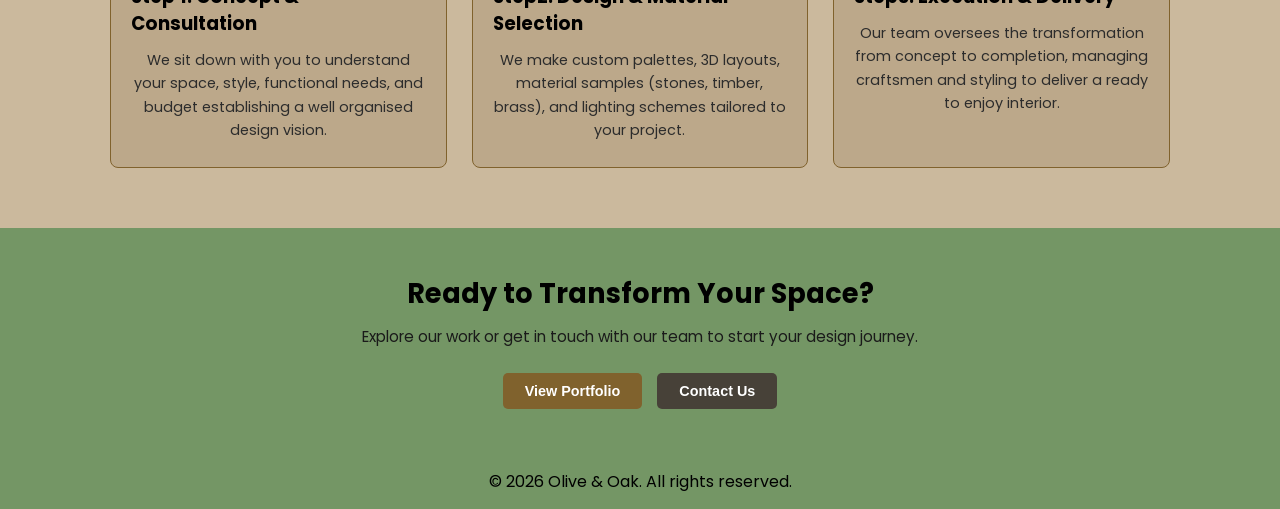
==== commit aee4cdc9: "Add files via upload" ====
--- a/about.html
+++ b/about.html
@@ -5,6 +5,7 @@
     <meta name="viewport" content="width=device-width, initial-scale=1.0">
     <title>Olive & Oak | About Us</title>
     <link rel="stylesheet" href="about-style.css">
+    <link rel="stylesheet" href="style.css">
 
     
     <link href="https://fonts.googleapis.com/css2?family=Poppins:wght@400;600;700&display=swap" rel="stylesheet"> 
@@ -14,9 +15,10 @@
 <header id="logo">OLIVE & OAK</header>
 
 <nav class="nav-menu">
+    <hr>
     <ul>
         <a class="nav-link" href="index.html">Home</a>
-        <a class="nav-link active" href="about.html">About</a> 
+        <a class="nav-link active" href="about.html">About</a>
         <a class="nav-link" href="portfolio.html">Portfolio</a>
         <a class="nav-link" href="contact.html">Contact</a>
     </ul>
--- a/style.css
+++ b/style.css
@@ -0,0 +1,988 @@
+
+/* HEY GUYS. PLEASE DON'T MAKE CHANGES TO OTHER MEMBERS' STYLING 
+
+DON'T FORGET TO PUSH YOUR CODE TO GITHUB AFTER MAKING CHANGES TO YOUR PAGE SO THAT RECENT 
+CHANGES ARE VISIBLE TO EVERYONE 
+*/
+
+body {
+  margin: 0;
+  font-family: 'Poppins', sans-serif;
+  background-color: #CBB99D;
+}
+
+*{
+  box-sizing: border-box;
+}
+
+/*Header*/
+header{
+  background-color: #749665;
+}
+
+#logo{
+  font-size: 30px;
+  font-weight: 700;
+}
+
+/*Navigation bar*/
+
+.nav-menu{
+  background-color:#749665 ;
+  text-align: center;
+  width: 100%;
+  margin: 0 0;
+  position: sticky;
+  top: 0px;
+  padding: 1px 0;
+}
+
+.nav-link {
+  text-decoration: none;
+  color: black;
+  font-weight: 50;
+  font-size: 20px;
+  padding: 0px 5%;
+  margin: 0px 20px;
+  display: inline-block;
+  position: relative;
+  transition: color 0.3s ease;
+}
+
+.nav-link::before {
+  content: "";
+  position: absolute;
+  bottom: 0;
+  left: 0;
+  width: 0;
+  height: 4px;
+  background: linear-gradient(to right, #ff4500, #CBB99D);
+  transition: width 0.2s ease;
+}
+.nav-link:hover {
+  color: #ff4500;
+}
+.nav-link:hover::before {
+  width: 100%;
+}
+
+.nav-link.active {
+  color: #ff4500;
+}
+.nav-link.active::before {
+  width: 100%;
+}
+
+
+
+/*Main*/
+
+h1{
+  margin-top: 20px;
+  font-size: 20px;
+  text-align: center;
+  margin-bottom: 0;
+}
+
+main p{
+  text-align: center;
+  margin-top:0;
+  margin-bottom: 0;
+}
+
+#slogan{
+    font-style: italic;
+    margin:0 auto 20px;
+    display: block;
+    width: fit-content;
+    max-width: 90%;
+}
+
+
+#container{
+  display: grid;
+  grid-template-columns: 1fr 1fr;
+  max-width: 1200px;
+  margin: 5% auto 0;
+  justify-content: center;
+  margin-bottom: 5%;
+  margin-top: 50px;
+}
+
+#intro{
+  border: 1px solid #80622D;
+  border-radius: 5px;
+  border-top: 0;
+  border-bottom: 0;
+  padding: 0 5px;
+
+}
+
+#more-about{
+  color: #474138;
+  text-decoration: none;
+  border-radius: 5px;
+  margin-right: 10px;
+  margin-left: 40%;
+} 
+
+#first-img{
+  width: 600px;
+  height: 673px;
+  object-fit: cover;
+  border-radius: 5px;
+  margin-left: 15px;
+}
+
+#description2{
+  margin-bottom: 20px;
+}
+
+#second-img{
+  width: 550px;
+  height: 465px;
+  object-fit: cover;
+  border-radius: 5px;
+  margin-top: 5%;
+  margin-left: 20px;
+}
+
+
+/* Second grid */
+#help{
+  font-weight: 500;
+  text-align: center;
+  margin-bottom: 40px ;
+}
+
+#information{
+  display: grid;
+  justify-content: center;
+  grid-template-columns: 1fr 1fr;
+  max-width: 1200px;
+  margin: 0 auto;
+}
+
+#information img{
+  width: 580px;
+  height: 600px;
+  object-fit: cover;
+  margin-left: 60px;
+  margin-right: 30px;
+  border-radius: 5px;
+}
+
+#information #text{
+  margin-top: 15px;
+   margin-left: 10%;
+   width: 400px;
+   text-align: justify;
+}
+
+#information #specialisation{
+  font-weight: 500;
+  text-align: left;
+  margin-left: 35%;
+  font-size: large;
+  font-style: italic;
+}
+
+#information ul{
+  margin-top: 5px;
+  margin-left: 33%;
+
+}
+
+#more-portfolio{
+  color: #474138;
+  text-decoration: none;
+  border-radius: 5px;
+  margin-right: 10px;
+  margin-left: 75%;
+}
+
+#right-grid img{
+  width: 490px;
+  object-fit: cover;
+  margin-top: 20px;
+  border-radius: 5px;
+  height: 400px;
+  margin-bottom: 20px;
+}
+
+#right-grid{
+  border: 1px solid #80622D;
+  width: 600px;
+  height: 700px;
+  border-radius: 5px;
+  padding-bottom: 15px;
+}
+
+
+#left-grid h3{
+  font-weight: 500;
+  text-align: center;
+  margin-bottom: 0;
+  font-style: italic;
+}
+
+#left-grid ul{
+  margin-top: 5px;
+  text-align: center;
+  margin-right: 40%;
+}
+
+#contact-us{
+  color: #474138;
+  text-decoration: none;
+  margin-left: 42%;
+}
+
+#locations{
+  border: 1px solid #80622D;
+  width: 580px;
+  margin-left: 50px;
+  border-radius: 5px;
+  padding-bottom: 10px;
+  border-top: 0;
+  border-bottom: 0;
+}
+
+
+
+/*Footer*/
+footer{
+  background-color: #749665;
+  color: black;
+    margin-top: 5%;
+    margin-bottom: 0;
+
+}
+
+footer p{
+  text-align: center;
+}
+
+footer{
+  padding: 1px;
+}
+
+
+
+/* start of portfolio page*/
+#featured-projects {
+    padding: 60px 20px;
+    background-image: url("./image/portfolioheader.jpg");
+    background-size: cover;
+    background-position: center;
+    background-attachment: fixed;
+    position: relative;
+    text-align: center;
+}
+
+#featured-projects h2 {
+    font-size: 2.2rem;
+    font-weight: 600;
+    color: #000000;
+    margin-bottom: 8px;
+}
+
+.featured-subtitle {
+    font-size: 1rem;
+    color: #080808;
+    margin-bottom: 40px;
+    font-weight: 300;
+}
+#portfolio-projects {
+    max-width: 1200px;
+    margin: 0 auto;
+    padding: 40px 20px;
+}
+.container,.container-reverse {
+    display: grid;
+    grid-template-columns: 1fr 1fr;
+    gap: 40px;
+    margin-bottom: 50px;
+    align-items: center;
+    background: #CBB99D
+}
+.container-reverse {
+    direction: rtl;
+}
+
+.container-reverse .projecttext {
+    direction: ltr;
+}
+.projectimage {
+    height: 100%;
+    min-height: 320px;
+    overflow: hidden;
+}
+.projectimage img {
+    width: 100%;
+    height: 100%;
+    object-fit: cover;
+}
+.projecttext {
+    padding: 35px 30px 35px 20px;
+    direction: ltr;
+}
+.projecttext h3 {
+    font-size: 1.6rem;
+    font-weight: 600;
+    color: #000000;
+    margin: 0 0 8px;
+}
+
+.projecttext p {
+    font-size: 0.95rem;
+    color: #444;
+    line-height: 1.7;
+    margin: 0 0 12px;
+}
+
+.projecttext h4 {
+    font-size: 0.85rem;
+    font-weight: 400;
+    color: #000000;
+    letter-spacing: 1px;
+    margin: 0;
+}
+/* end of portfolio page code */
+
+
+
+/* RESPONSIVENESS DESIGN INDEX.HTML | RESPONSIVENESS DESIGN INDEX.HTML | RESPONSIVENESS DESIGN INDEX.HTML | RESPONSIVENESS DESIGN INDEX.HTML | RESPONSIVENESS DESIGN INDEX.HTML |*/
+/* Tablets */
+@media (max-width: 900px) {
+  #container, #information {
+  grid-template-columns: 1fr;
+  width: 90%;
+  margin-left: auto;
+  margin-right: auto;
+}
+
+#first-img, #second-img, #information img, #right-grid, #locations{
+  width: 100%;
+  margin-left: 0;
+}
+
+#first-img{
+  height: 500px
+}
+
+#second-img{
+  height: 400px;
+  margin-top: 20px;
+}
+
+#right-grid img{
+  width: 100%;
+  height: 350px;
+  margin-left: 0;
+}
+
+#information #text{
+  width: 90%;
+  margin: 20px auto;
+}
+
+#information #specialisation {
+  margin-left: 0;
+  text-align: center;
+}
+
+#information ul{
+  margin-left: 0;
+  text-align: center;
+}
+
+#more-portfolio{
+    display: block;
+    margin: 20px auto;
+    text-align: center;
+  }
+
+#contact-us{
+  display: block;
+  margin: 20px auto;
+  text-align: center;
+}
+
+#locations{
+  margin-top: 20px;
+}
+}
+
+
+/* Phones */
+
+@media(max-width:600px){
+  #logo{text-align: center;
+  font-size: 24px;
+  padding: 10px;}
+
+  .nav-menu{
+    position:static;
+  }
+
+  .nav-link{
+    font-size: 16px;
+    padding: 5px 10px;
+    margin: 0;
+  }
+
+  #slogan{
+    width:auto;
+    margin: 0 auto 20px;
+    display: block;
+    padding: 0 20px;
+  }
+
+  #container, #information {
+    width: 90%;
+    display: block;
+    margin: 30px auto;
+  }
+
+  #intro{
+    padding: 20px;
+  }
+
+  #more-about{
+    display: block;
+    margin: 20px auto;
+    text-align: center;
+  }
+
+  #first-image, #second-img, #information img{
+    width: 100%;
+    height: auto;
+    margin: 20px 0;
+  }
+
+  #right-grid{
+    width: 100%;
+    height: auto;
+    padding: 20px;
+  }
+
+  #right-grid img{
+    width: 100%;
+    height: auto;
+    padding: 20px;
+  }
+
+  #information #text{
+    width: 100%;
+    margin: 20px 0;
+    padding: 0 10px;
+  }
+
+  #information #specialisation{
+    margin: 20px 0;
+    text-align: center;
+  }
+
+  #information ul{
+    margin: 10px 0;
+    padding: 0;
+    text-align: center;
+  }
+ 
+  #locations {
+    width: 100%;
+    margin: 20px 0;
+  }
+  
+  #left-grid h3{
+    font-size: 18px;
+
+  #help{
+    font-size: 22px;
+    margin-top: 40px;
+  }
+  
+  footer{
+    margin-top: 40px;
+  }
+}
+}
+/* END OF RESPONSIVENESS DESIGN INDEX.HTML | END OF RESPONSIVENESS DESIGN INDEX.HTML | END OF RESPONSIVENESS DESIGN INDEX.HTML | END OF RESPONSIVENESS DESIGN INDEX.HTML | */
+
+
+/* RESPONSIVE DESIGN OF PORTFOLIO PAGE CODE*/
+/* ============================
+   RESPONSIVE - PORTFOLIO
+   ============================ */
+
+/* Tablets */
+@media (max-width: 1024px) {
+    .container,
+    .container-reverse {
+        grid-template-columns: 1fr;
+        gap: 0;
+        margin-bottom: 35px;
+    }
+
+    .container-reverse {
+        direction: ltr;
+    }
+
+    .projectimage {
+        min-height: 250px;
+    }
+
+    .projecttext {
+        padding: 25px 25px 30px;
+    }
+
+    .projecttext h3 {
+        font-size: 1.4rem;
+    }
+}
+
+/* Mobile */
+@media (max-width: 768px) {
+    #featured-projects {
+        padding: 40px 15px;
+        background-attachment: scroll;
+    }
+
+    #featured-projects h2 {
+        font-size: 1.8rem;
+    }
+
+    .featured-subtitle {
+        font-size: 0.9rem;
+        margin-bottom: 20px;
+    }
+
+    #portfolio-projects {
+        padding: 20px 15px 30px;
+    }
+
+    .container,
+    .container-reverse {
+        margin-bottom: 25px;
+        border-radius: 10px;
+    }
+
+    .projectimage {
+        min-height: 200px;
+    }
+
+    .projecttext {
+        padding: 20px;
+    }
+
+    .projecttext h3 {
+        font-size: 1.2rem;
+    }
+
+    .projecttext p {
+        font-size: 0.9rem;
+    }
+
+    .projecttext h4 {
+        font-size: 0.8rem;
+    }
+}
+
+/* Small Mobile */
+@media (max-width: 480px) {
+    #featured-projects {
+        padding: 30px 12px;
+    }
+}
+    #featured-projects h2 {
+        font-size: 1.5rem;
+    }
+
+    .featured-subtitle {
+        font-size: 0.8rem;
+    }
+
+    #portfolio-projects {
+        padding: 10px 10px 20px;
+    }
+
+    .container,
+    .container-reverse {
+        margin-bottom: 20px;
+        border-radius: 8px;
+    }
+
+    .projectimage {
+        min-height: 180px;
+    }
+
+    .projecttext {
+        padding: 15px;
+    }
+
+    .projecttext h3 {
+        font-size: 1.1rem;
+    }
+
+    .projecttext p {
+        font-size: 0.85rem;
+        line-height: 1.6;
+    }
+
+    .projecttext h4 {
+        font-size: 0.75rem;
+    }
+/* END OF RESPONSIVE DESIGN OF PORTFOLIO PAGE CODE*/ 
+/* HEY GUYS. PLEASE DON'T MAKE CHANGES TO OTHER MEMBERS' STYLING 
+
+DON'T FORGET TO PUSH YOUR CODE TO GITHUB AFTER MAKING CHANGES TO YOUR PAGE SO THAT RECENT 
+CHANGES ARE VISIBLE TO EVERYONE 
+*/
+
+body {
+  margin: 0;
+  font-family: 'Poppins', sans-serif;
+  background-color: #CBB99D;
+}
+
+* {
+  box-sizing: border-box;
+}
+
+/* Header */
+header {
+  background-color: #749665;
+  text-align: center;
+  padding: 10px 0;
+}
+
+#logo {
+  font-size: 30px;
+  font-weight: 700;
+  color: #000000;
+}
+
+/* Navigation bar */
+.nav-menu {
+  background-color: #749665;
+  text-align: center;
+  width: 100%;
+  margin: 0;
+  position: sticky;
+  top: 0px;
+  padding: 1px 0;
+  z-index: 100;
+}
+
+.nav-link {
+  text-decoration: none;
+  color: black;
+  font-weight: 500;
+  font-size: 16px;
+  padding: 0px 5%;
+  margin: 0px 20px;
+  display: inline-block;
+  position: relative;
+  transition: color 0.3s ease;
+}
+
+.nav-link::before {
+  content: "";
+  position: absolute;
+  bottom: 0;
+  left: 0;
+  width: 0;
+  height: 4px;
+  background: linear-gradient(to right, #ff4500, #CBB99D);
+  transition: width 0.2s ease;
+}
+
+.nav-link:hover {
+  color: #ff4500;
+}
+
+.nav-link:hover::before {
+  width: 100%;
+}
+
+.nav-link.active {
+  color: #ff4500;
+}
+
+.nav-link.active::before {
+  width: 100%;
+}
+
+/* Hero Section */
+#about-hero {
+  padding: 50px 20px 30px;
+  text-align: center;
+  background-color: #749665;
+  margin-bottom: 40px;
+}
+
+#about-hero h1 {
+  font-size: 2.2rem;
+  font-weight: 700;
+  color: #000000;
+  margin: 0 0 10px 0;
+}
+
+.hero-subtitle {
+  font-style: italic;
+  font-size: 1.05rem;
+  color: #1a1a1a;
+  margin: 0;
+}
+
+/* Story Section */
+#our-story-section {
+  max-width: 1100px;
+  margin: 0 auto 60px;
+  padding: 0 20px;
+  display: grid;
+  grid-template-columns: 1fr 1fr;
+  gap: 40px;
+  align-items: center;
+}
+
+.story-image-box img {
+  width: 100%;
+  height: 420px;
+  object-fit: cover;
+  border-radius: 8px;
+  border: 1px solid #80622D;
+}
+
+.story-content h2 {
+  font-size: 1.8rem;
+  margin: 0 0 5px;
+  color: #000000;
+}
+
+.founding-date {
+  display: inline-block;
+  font-size: 0.85rem;
+  font-weight: 700;
+  color: #80622D;
+  letter-spacing: 1px;
+  margin-bottom: 20px;
+}
+
+.story-content p {
+  font-size: 0.95rem;
+  line-height: 1.7;
+  color: #333333;
+  margin-bottom: 15px;
+}
+
+/* Mission & Difference Section */
+#mission-difference-container {
+  max-width: 1100px;
+  margin: 0 auto 60px;
+  padding: 0 20px;
+  display: grid;
+  grid-template-columns: 1fr 1fr;
+  gap: 30px;
+}
+
+.info-card {
+  background-color: #bca88a;
+  border: 1px solid #80622D;
+  border-radius: 8px;
+  padding: 30px;
+}
+
+.info-card h3 {
+  font-size: 1.4rem;
+  margin-top: 0;
+  margin-bottom: 15px;
+  color: #000000;
+}
+
+.info-card p {
+  font-size: 0.95rem;
+  line-height: 1.7;
+  color: #2b2b2b;
+  margin: 0;
+}
+
+.Highlight-card {
+  background-color: #749665;
+}
+
+/* Core Values Section */
+#values-wrapper {
+  max-width: 1100px;
+  margin: 0 auto 60px;
+  padding: 0 20px;
+  text-align: center;
+}
+
+#values-wrapper h2 {
+  font-size: 1.8rem;
+  margin-bottom: 30px;
+  color: #000000;
+}
+
+.values-grid {
+  display: grid;
+  grid-template-columns: repeat(3, 1fr);
+  gap: 20px;
+}
+
+.value-item {
+  background-color: #CBB99D;
+  border: 1px solid #80622D;
+  border-radius: 8px;
+  padding: 25px 20px;
+  text-align: center;
+}
+
+.value-icon {
+  width: 45px;
+  height: 45px;
+  background-color: #80622D;
+  color: #ffffff;
+  font-weight: 700;
+  border-radius: 50%;
+  display: flex;
+  align-items: center;
+  justify-content: center;
+  margin: 0 auto 15px;
+}
+
+.value-item h4 {
+  font-size: 1.1rem;
+  margin: 0 0 10px;
+  color: #000000;
+}
+
+.value-item p {
+  font-size: 0.9rem;
+  line-height: 1.6;
+  color: #333333;
+  margin: 0;
+}
+
+/* Process Section */
+#process-section {
+  max-width: 1100px;
+  margin: 0 auto 60px;
+  padding: 0 20px;
+  text-align: center;
+}
+
+#process-section h2 {
+  font-size: 1.8rem;
+  margin-bottom: 5px;
+  color: #000000;
+}
+
+.process-subtitle {
+  font-size: 0.95rem;
+  color: #474138;
+  margin-bottom: 35px;
+}
+
+.process-steps {
+  display: grid;
+  grid-template-columns: repeat(3, 1fr);
+  gap: 25px;
+}
+
+.step-card {
+  background-color: #bca88a;
+  border-radius: 8px;
+  border: 1px solid #80622D;
+  padding: 25px 20px;
+  text-align: left;
+}
+
+.step-num {
+  font-size: 0.8rem;
+  font-weight: 700;
+  color: #ff4500;
+  text-transform: uppercase;
+  letter-spacing: 1px;
+}
+
+.step-card h3 {
+  font-size: 1.15rem;
+  margin: 8px 0 12px;
+  color: #000000;
+}
+
+.step-card p {
+  font-size: 0.9rem;
+  line-height: 1.6;
+  color: #2c2c2c;
+  margin: 0;
+}
+
+/* Call to Action Section */
+#about-cta {
+  background-color: #749665;
+  text-align: center;
+  padding: 45px 20px;
+  margin-top: 40px;
+}
+
+#about-cta h2 {
+  font-size: 1.7rem;
+  margin: 0 0 10px;
+  color: #000000;
+}
+
+#about-cta p {
+  font-size: 0.95rem;
+  margin-bottom: 25px;
+  color: #1a1a1a;
+}
+
+.cta-buttons {
+  display: flex;
+  justify-content: center;
+  gap: 15px;
+}
+
+.cta-btn {
+  text-decoration: none;
+  padding: 10px 22px;
+  font-size: 0.9rem;
+  font-weight: 600;
+  border-radius: 5px;
+  transition: all 0.3s ease;
+}
+
+.primary-btn {
+  background-color: #80622D;
+  color: #ffffff;
+}
+
+.primary-btn:hover {
+  background-color: #5c451f;
+}
+
+.secondary-btn {
+  background-color: #474138;
+  color: #ffffff;
+}
+
+.secondary-btn:hover {
+  background-color: #2b2722;
+}
+
+/* Footer */
+footer {
+  background-color: #749665;
+  color: black;
+  margin-top: 0;
+  padding: 15px 0;
+}
+
+footer p {
+  text-align: center;
+  margin: 0;
+}
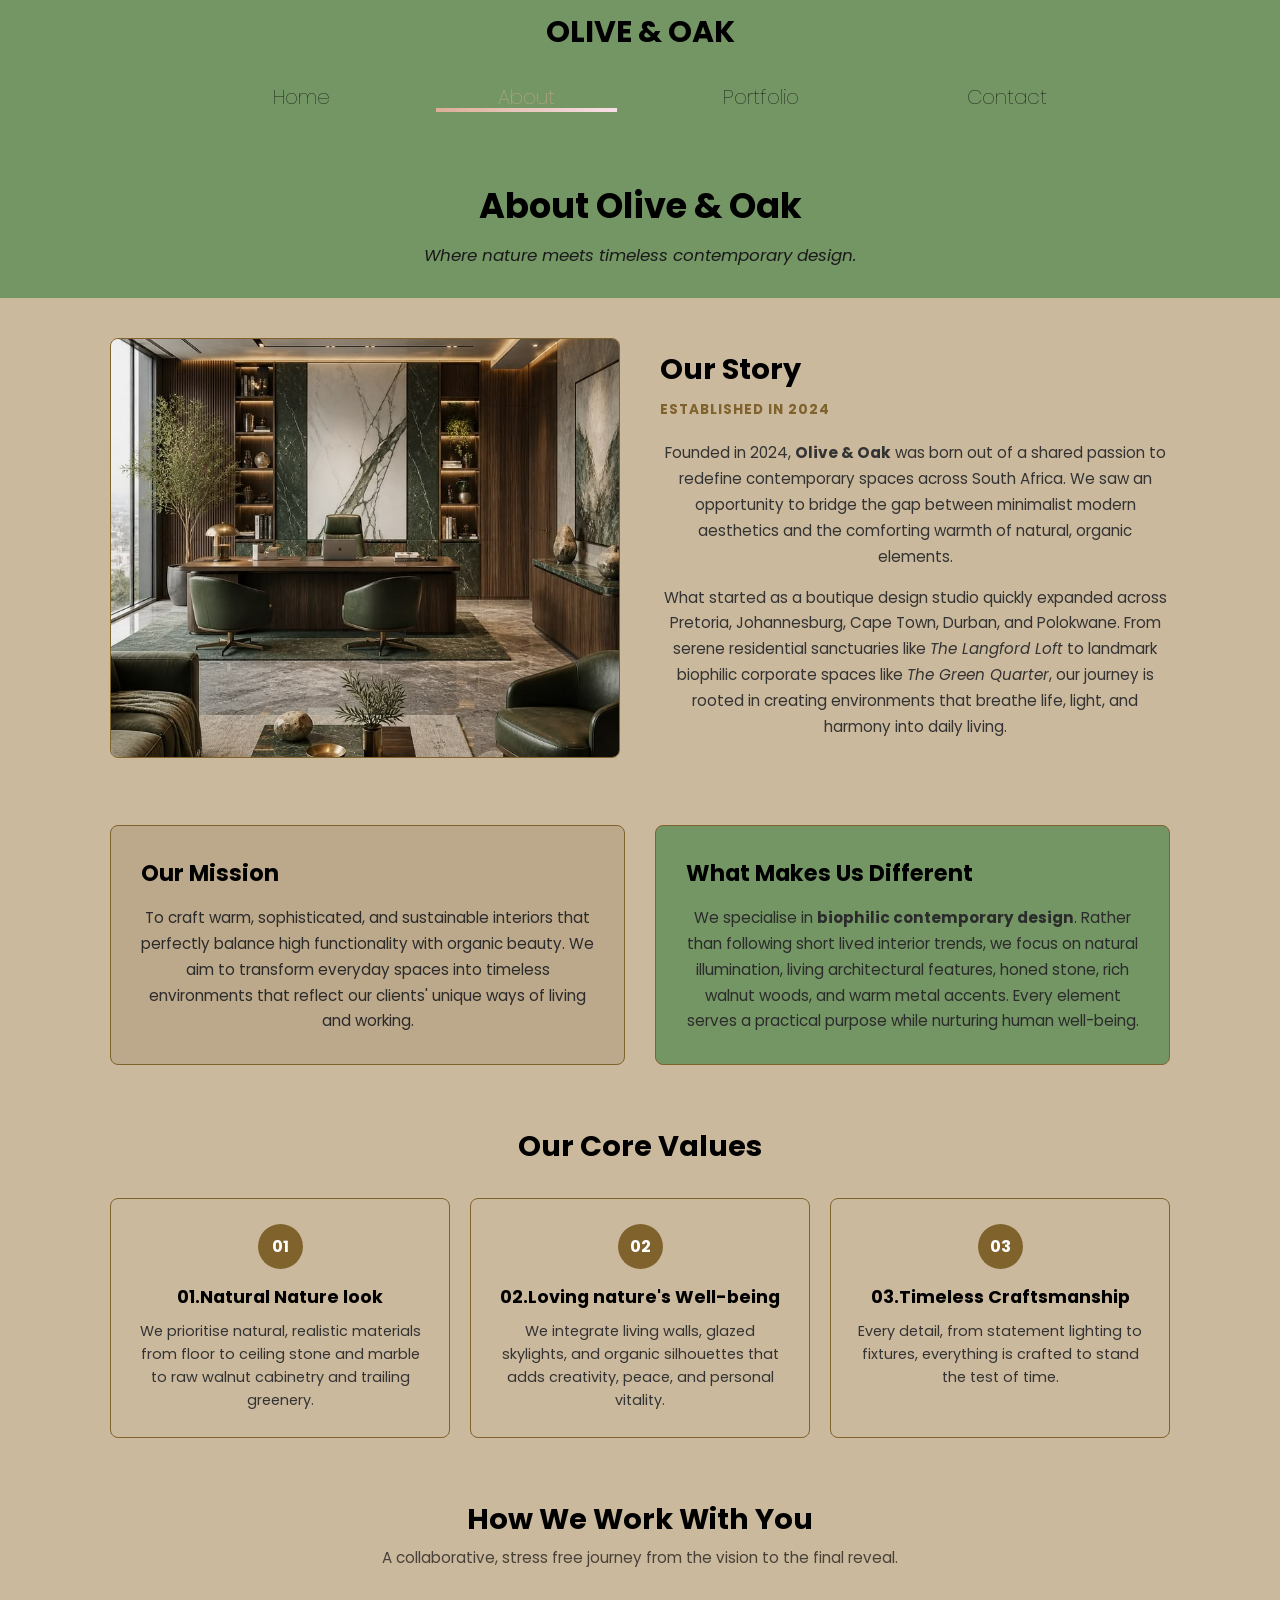
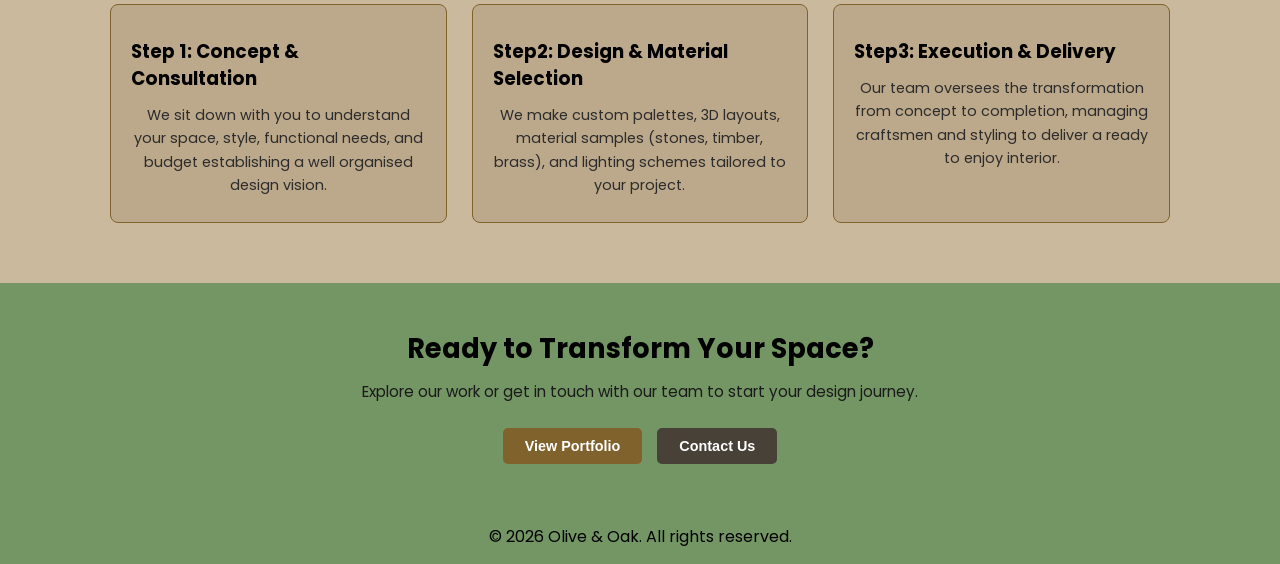
==== commit 9d2e0cb0: "about.html" ====
--- a/about.html
+++ b/about.html
@@ -15,7 +15,6 @@
 <header id="logo">OLIVE & OAK</header>
 
 <nav class="nav-menu">
-    <hr>
     <ul>
         <a class="nav-link" href="index.html">Home</a>
         <a class="nav-link active" href="about.html">About</a>
@@ -32,12 +31,14 @@
     </section>
 
     
-    <article id="our-story-section">
-        <div class="story-image-box">
+    <article id="our story article"> 
+    <section id="our-story-section">
+        <section class="story-image-box">
             <img src="./image/coperate.jpg" alt="Olive & Oak Design Office Space">
-        </div>
-        <div class="story-content">
-            <h2>Our Story</h2>
+        </section> 
+    
+    <section class="story-content">
+        <h2>Our Story</h2>
             <span class="founding-date">ESTABLISHED IN 2024</span>
             <p>
                 Founded in 2024, <strong>Olive & Oak</strong> was born out of a shared passion to redefine contemporary spaces across South Africa. We saw an opportunity to bridge the gap between minimalist modern aesthetics and the comforting warmth of natural, organic elements.
@@ -45,85 +46,91 @@
             <p>
                 What started as a boutique design studio quickly expanded across Pretoria, Johannesburg, Cape Town, Durban, and Polokwane. From serene residential sanctuaries like <em>The Langford Loft</em> to landmark biophilic corporate spaces like <em>The Green Quarter</em>, our journey is rooted in creating environments that breathe life, light, and harmony into daily living.
             </p>
-        </div>
-    </article>
+        </section> 
+</section>
+</article>
 
+
+<article id="mission-difference-article">
+ <section id="mission-difference-container">
+  <section class="info-card">
+    <h3>Our Mission</h3>
+<p>
+To craft warm, sophisticated, and sustainable interiors that perfectly balance high functionality with organic beauty. We aim to transform everyday spaces into timeless environments that reflect our clients' unique ways of living and working.
+</p>
+</section>
+
+<section class="info-card Highlight-card">
+    <h3>What Makes Us Different</h3>
+   <p>
+We specialise in <strong>biophilic contemporary design</strong>. Rather than following short lived interior trends, we focus on natural illumination, living architectural features, honed stone, rich walnut woods, and warm metal accents. Every element serves a practical purpose while nurturing human well-being.
+  </p>
+    </section>
+  </section> 
+</article> 
     
-    <section id="mission-difference-container">
-        <div class="info-card">
-            <h3>Our Mission</h3>
-            <p>
-                To craft warm, sophisticated, and sustainable interiors that perfectly balance high functionality with organic beauty. We aim to transform everyday spaces into timeless environments that reflect our clients' unique ways of living and working.
-            </p>
-        </div>
-
-        <div class="info-card Highlight-card">
-            <h3>What Makes Us Different</h3>
-            <p>
-                We specialise in <strong>biophilic contemporary design</strong>. Rather than following short lived interior trends, we focus on natural illumination, living architectural features, honed stone, rich walnut woods, and warm metal accents. Every element serves a practical purpose while nurturing human well-being.
-            </p>
-        </div>
-    </section>
-
-    
+<article id="values-article">
     <section id="values-wrapper">
         <h2>Our Core Values</h2>
-        <div class="values-grid">
-            <div class="value-item">
-                
+        <section class="values-grid">
+            <section class="value-item">
+             <section class="value-icon">01</section>   
                 <h4> 01.Natural Nature look</h4>
                 <p>We prioritise natural, realistic materials from floor to ceiling stone and marble to raw walnut cabinetry and trailing greenery.</p>
-            </div>
+            </section>
 
-            <div class="value-item">
-            
-                <h4>02.Loving nature's Well-being</h4>
-                <p>We integrate living walls, glazed skylights, and organic silhouettes that adds creativity, peace, and personal vitality.</p>
-            </div>
+<section class="value-item">
+    <section class="value-icon">02</section>        
+        <h4>02.Loving nature's Well-being</h4>
+            <p>We integrate living walls, glazed skylights, and organic silhouettes that adds creativity, peace, and personal vitality.</p>
+            </section>
 
-            <div class="value-item">
-                
-                <h4>03.Timeless Craftsmanship</h4>
-                <p>Every detail, from statement lighting to fixtures, everything is crafted to stand the test of time.</p>
-            </div>
-        </div>
-    </section>
+<section class="value-item">
+    <section class="value-icon">03</section>    
+        <h4>03.Timeless Craftsmanship</h4>
+    <p>Every detail, from statement lighting to fixtures, everything is crafted to stand the test of time.</p>
+     </section>
+   </section>
+  </section>
+</article>
 
-    
+<article id="process-article">    
     <section id="process-section">
         <h2>How We Work With You</h2>
         <p class="process-subtitle">A collaborative, stress free journey from the vision to the final reveal.</p>
 
-        <div class="process-steps">
-            <div class="step-card">
-                
+        <section class="process-steps">
+            <section class="step-card">
+              
                 <h3>Step 1: Concept & Consultation</h3>
                 <p>We sit down with you to understand your space, style, functional needs, and budget establishing a well organised design vision.</p>
-            </div>
+            </section>
 
-            <div class="step-card">
-                
+            <section class="step-card">
+               
                 <h3>Step2: Design & Material Selection</h3>
                 <p>We make custom palettes, 3D layouts, material samples (stones, timber, brass), and lighting schemes tailored to your project.</p>
-            </div>
+            </section>
 
-            <div class="step-card">
+    <section class="step-card">
                 
-                <h3>Step3: Execution & Delivery</h3>
-                <p>Our team oversees the transformation from concept to completion, managing craftsmen and styling to deliver a ready to enjoy interior.</p>
-            </div>
-        </div>
+        <h3>Step3: Execution & Delivery</h3>
+            <p>Our team oversees the transformation from concept to completion, managing craftsmen and styling to deliver a ready to enjoy interior.</p>
+            </section>
+        </section>
     </section>
+</article>
 
-    
+<article id="cta-article">
     <section id="about-cta">
         <h2>Ready to Transform Your Space?</h2>
         <p>Explore our work or get in touch with our team to start your design journey.</p>
-        <div class="cta-buttons">
+        <section class="cta-buttons">
             <a href="portfolio.html" class="cta-btn primary-btn">View Portfolio</a>
             <a href="contact.html" class="cta-btn secondary-btn">Contact Us</a>
-        </div>
-    </section>
+        </section>
+    </section> 
+  </article>
 </main>
 
 <footer>
--- a/style.css
+++ b/style.css
@@ -56,23 +56,27 @@
   left: 0;
   width: 0;
   height: 4px;
-  background: linear-gradient(to right, #ff4500, #CBB99D);
+  background: linear-gradient(to right, #DCAE96, #f8e0e7);
   transition: width 0.2s ease;
 }
 .nav-link:hover {
-  color: #ff4500;
+  color: #DCAE96;
 }
 .nav-link:hover::before {
   width: 100%;
 }
 
 .nav-link.active {
-  color: #ff4500;
+  color: #DCAE96;
 }
 .nav-link.active::before {
   width: 100%;
 }
 
+.nav-menu hr{
+  border: none;
+  border-top: 1px solid black;
+}
 
 
 /*Main*/
@@ -161,6 +165,7 @@
   grid-template-columns: 1fr 1fr;
   max-width: 1200px;
   margin: 0 auto;
+  margin-bottom: 2%;
 }
 
 #information img{
@@ -634,109 +639,54 @@
         font-size: 0.75rem;
     }
 /* END OF RESPONSIVE DESIGN OF PORTFOLIO PAGE CODE*/ 
-/* HEY GUYS. PLEASE DON'T MAKE CHANGES TO OTHER MEMBERS' STYLING 
-
-DON'T FORGET TO PUSH YOUR CODE TO GITHUB AFTER MAKING CHANGES TO YOUR PAGE SO THAT RECENT 
-CHANGES ARE VISIBLE TO EVERYONE 
-*/
+
 
 body {
   margin: 0;
   font-family: 'Poppins', sans-serif;
   background-color: #CBB99D;
-}
+  }
 
 * {
   box-sizing: border-box;
-}
-
-/* Header */
+  }
+
 header {
   background-color: #749665;
-  text-align: center;
-  padding: 10px 0;
-}
+    text-align: center;
+    padding: 10px 0;
+   }
 
 #logo {
-  font-size: 30px;
+    font-size: 30px;
   font-weight: 700;
-  color: #000000;
-}
-
-/* Navigation bar */
-.nav-menu {
-  background-color: #749665;
-  text-align: center;
-  width: 100%;
-  margin: 0;
-  position: sticky;
-  top: 0px;
-  padding: 1px 0;
-  z-index: 100;
-}
-
-.nav-link {
-  text-decoration: none;
-  color: black;
-  font-weight: 500;
-  font-size: 16px;
-  padding: 0px 5%;
-  margin: 0px 20px;
-  display: inline-block;
-  position: relative;
-  transition: color 0.3s ease;
-}
-
-.nav-link::before {
-  content: "";
-  position: absolute;
-  bottom: 0;
-  left: 0;
-  width: 0;
-  height: 4px;
-  background: linear-gradient(to right, #ff4500, #CBB99D);
-  transition: width 0.2s ease;
-}
-
-.nav-link:hover {
-  color: #ff4500;
-}
-
-.nav-link:hover::before {
-  width: 100%;
-}
-
-.nav-link.active {
-  color: #ff4500;
-}
-
-.nav-link.active::before {
-  width: 100%;
-}
-
-/* Hero Section */
+    color: #000000;
+   }
+
+
+
 #about-hero {
-  padding: 50px 20px 30px;
-  text-align: center;
-  background-color: #749665;
+   padding: 50px 20px 30px;
+  text-align: center;
+     background-color: #749665;
   margin-bottom: 40px;
-}
+  }
 
 #about-hero h1 {
   font-size: 2.2rem;
-  font-weight: 700;
-  color: #000000;
-  margin: 0 0 10px 0;
-}
+   font-weight: 700;
+   color: #000000;
+    margin: 0 0 10px 0;
+    }
 
 .hero-subtitle {
-  font-style: italic;
-  font-size: 1.05rem;
-  color: #1a1a1a;
-  margin: 0;
-}
-
-/* Story Section */
+    font-style: italic;
+    font-size: 1.05rem;
+     color: #1a1a1a;
+    margin: 0;
+    }
+
+
 #our-story-section {
   max-width: 1100px;
   margin: 0 auto 60px;
@@ -745,30 +695,30 @@
   grid-template-columns: 1fr 1fr;
   gap: 40px;
   align-items: center;
-}
+ }
 
 .story-image-box img {
   width: 100%;
-  height: 420px;
-  object-fit: cover;
-  border-radius: 8px;
+   height: 420px;
+    object-fit: cover;
+   border-radius: 8px;
   border: 1px solid #80622D;
-}
+  }
 
 .story-content h2 {
   font-size: 1.8rem;
-  margin: 0 0 5px;
+   margin: 0 0 5px;
   color: #000000;
-}
+  }
 
 .founding-date {
   display: inline-block;
-  font-size: 0.85rem;
-  font-weight: 700;
-  color: #80622D;
+    font-size: 0.85rem;
+   font-weight: 700;
+   color: #80622D;
   letter-spacing: 1px;
-  margin-bottom: 20px;
-}
+margin-bottom: 20px;
+   }
 
 .story-content p {
   font-size: 0.95rem;
@@ -777,60 +727,59 @@
   margin-bottom: 15px;
 }
 
-/* Mission & Difference Section */
 #mission-difference-container {
   max-width: 1100px;
-  margin: 0 auto 60px;
-  padding: 0 20px;
+   margin: 0 auto 60px;
+    padding: 0 20px;
   display: grid;
-  grid-template-columns: 1fr 1fr;
+   grid-template-columns: 1fr 1fr;
   gap: 30px;
 }
 
 .info-card {
-  background-color: #bca88a;
-  border: 1px solid #80622D;
-  border-radius: 8px;
+background-color: #bca88a;
+ border: 1px solid #80622D;
+   border-radius: 8px;
   padding: 30px;
-}
+   }
 
 .info-card h3 {
   font-size: 1.4rem;
   margin-top: 0;
   margin-bottom: 15px;
   color: #000000;
-}
+  }
 
 .info-card p {
   font-size: 0.95rem;
-  line-height: 1.7;
-  color: #2b2b2b;
+line-height: 1.7;
+    color: #2b2b2b;
   margin: 0;
-}
+  }
 
 .Highlight-card {
   background-color: #749665;
-}
-
-/* Core Values Section */
+  }
+
+
 #values-wrapper {
-  max-width: 1100px;
-  margin: 0 auto 60px;
-  padding: 0 20px;
-  text-align: center;
-}
+ max-width: 1100px;
+    margin: 0 auto 60px;
+    padding: 0 20px;
+  text-align: center;
+  }
 
 #values-wrapper h2 {
-  font-size: 1.8rem;
-  margin-bottom: 30px;
+    font-size: 1.8rem;
+   margin-bottom: 30px;
   color: #000000;
-}
+  }
 
 .values-grid {
   display: grid;
   grid-template-columns: repeat(3, 1fr);
   gap: 20px;
-}
+ }
 
 .value-item {
   background-color: #CBB99D;
@@ -864,69 +813,69 @@
   line-height: 1.6;
   color: #333333;
   margin: 0;
-}
-
-/* Process Section */
+ }
+
+
 #process-section {
-  max-width: 1100px;
+   max-width: 1100px;
   margin: 0 auto 60px;
-  padding: 0 20px;
-  text-align: center;
-}
+   padding: 0 20px;
+  text-align: center;
+   }
 
 #process-section h2 {
-  font-size: 1.8rem;
-  margin-bottom: 5px;
-  color: #000000;
+ font-size: 1.8rem;
+    margin-bottom: 5px;
+   color: #000000;
 }
 
 .process-subtitle {
   font-size: 0.95rem;
   color: #474138;
-  margin-bottom: 35px;
+   margin-bottom: 35px;
 }
 
 .process-steps {
-  display: grid;
+display: grid;
   grid-template-columns: repeat(3, 1fr);
   gap: 25px;
 }
 
 .step-card {
   background-color: #bca88a;
-  border-radius: 8px;
-  border: 1px solid #80622D;
+   border-radius: 8px;
+   border: 1px solid #80622D;
   padding: 25px 20px;
-  text-align: left;
+   text-align: left;
 }
 
 .step-num {
   font-size: 0.8rem;
-  font-weight: 700;
+   font-weight: 700;
   color: #ff4500;
-  text-transform: uppercase;
+   text-transform: uppercase;
   letter-spacing: 1px;
 }
 
 .step-card h3 {
   font-size: 1.15rem;
-  margin: 8px 0 12px;
+    margin: 8px 0 12px;
   color: #000000;
 }
 
 .step-card p {
   font-size: 0.9rem;
-  line-height: 1.6;
-  color: #2c2c2c;
+   line-height: 1.6;
+   color: #2c2c2c;
   margin: 0;
 }
 
-/* Call to Action Section */
+
 #about-cta {
   background-color: #749665;
-  text-align: center;
+   text-align: center;
   padding: 45px 20px;
-  margin-top: 40px;
+   margin-top: 40px;
 }
 
 #about-cta h2 {
@@ -936,29 +885,29 @@
 }
 
 #about-cta p {
-  font-size: 0.95rem;
-  margin-bottom: 25px;
-  color: #1a1a1a;
+ font-size: 0.95rem;
+   margin-bottom: 25px;
+   color: #1a1a1a;
 }
 
 .cta-buttons {
   display: flex;
-  justify-content: center;
+   justify-content: center;
   gap: 15px;
 }
 
 .cta-btn {
   text-decoration: none;
-  padding: 10px 22px;
-  font-size: 0.9rem;
-  font-weight: 600;
+   padding: 10px 22px;
+ font-size: 0.9rem;
+    font-weight: 600;
   border-radius: 5px;
-  transition: all 0.3s ease;
+   transition: all 0.3s ease;
 }
 
 .primary-btn {
-  background-color: #80622D;
-  color: #ffffff;
+background-color: #80622D;
+    color: #ffffff;
 }
 
 .primary-btn:hover {
@@ -966,7 +915,7 @@
 }
 
 .secondary-btn {
-  background-color: #474138;
+   background-color: #474138;
   color: #ffffff;
 }
 
@@ -974,15 +923,15 @@
   background-color: #2b2722;
 }
 
-/* Footer */
+
 footer {
   background-color: #749665;
-  color: black;
-  margin-top: 0;
+    color: black;
+margin-top: 0;
   padding: 15px 0;
 }
 
 footer p {
   text-align: center;
-  margin: 0;
-}
+   margin: 0;
+}
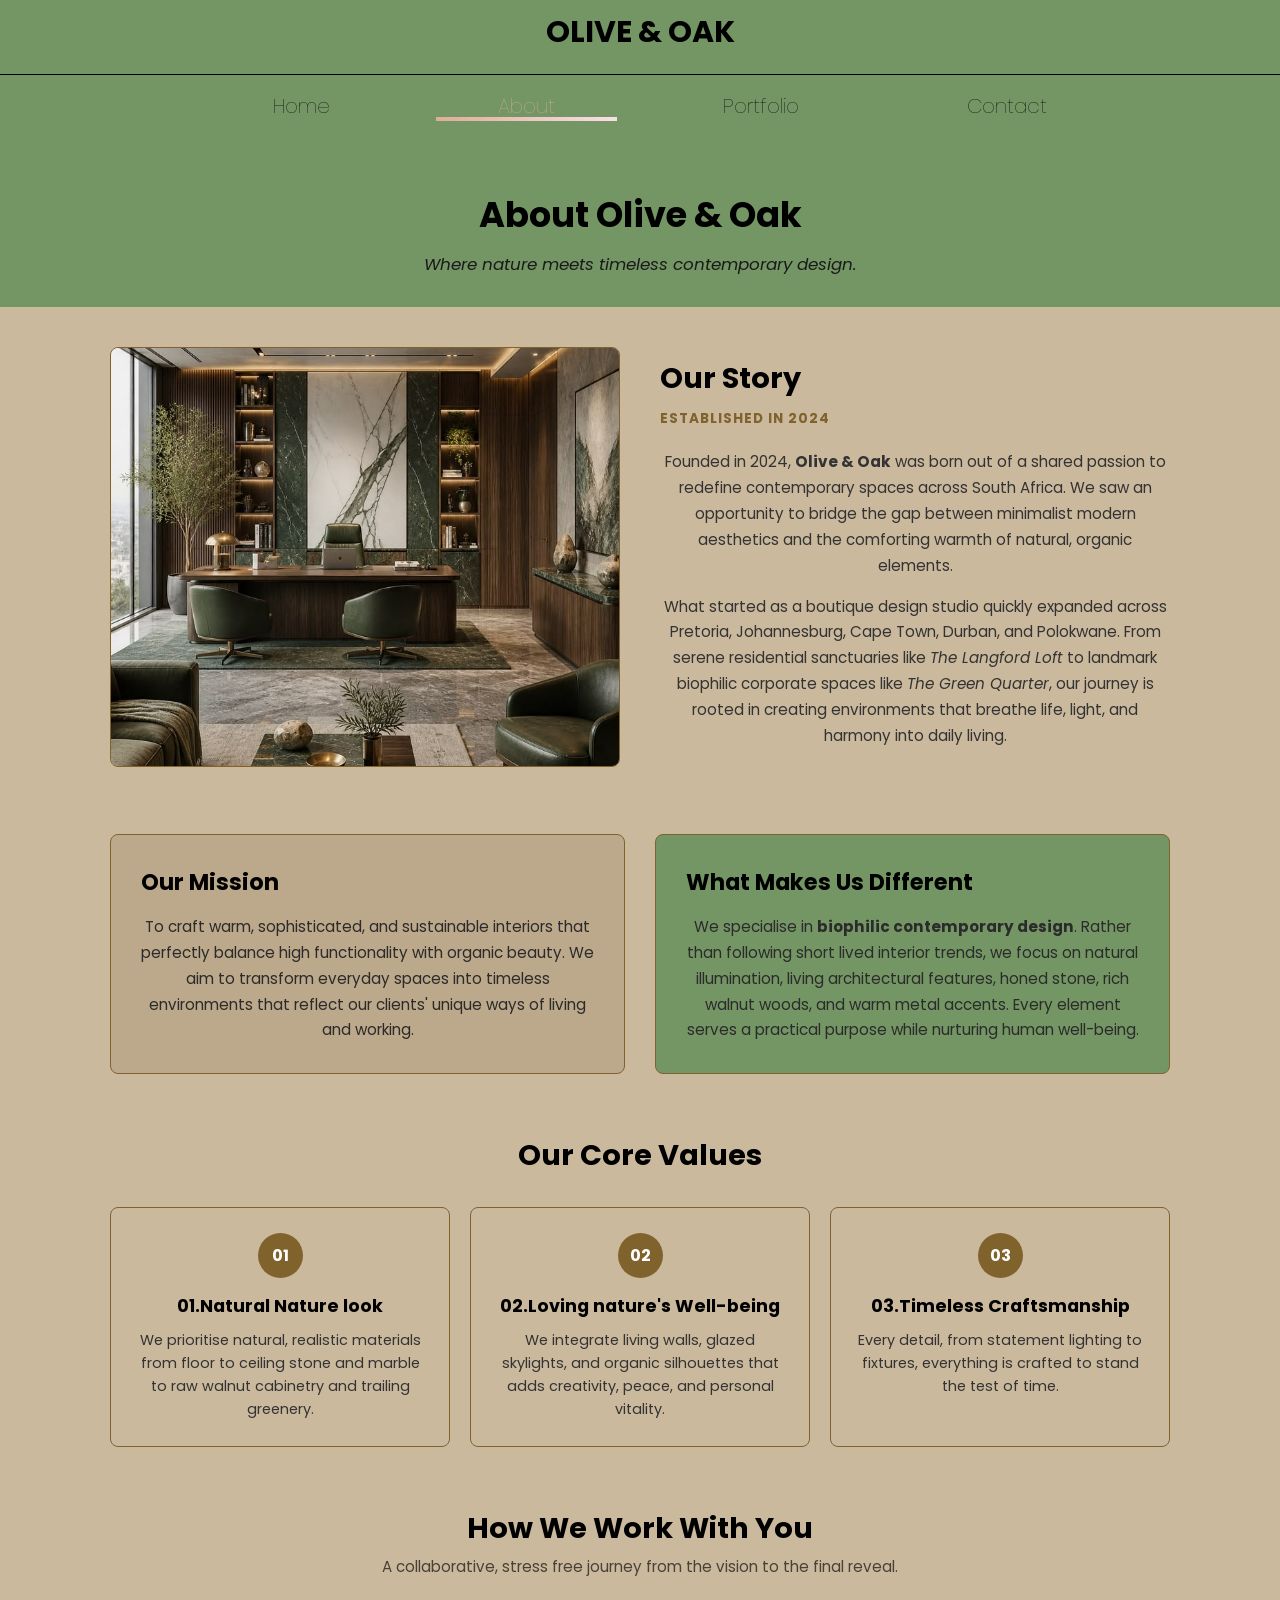
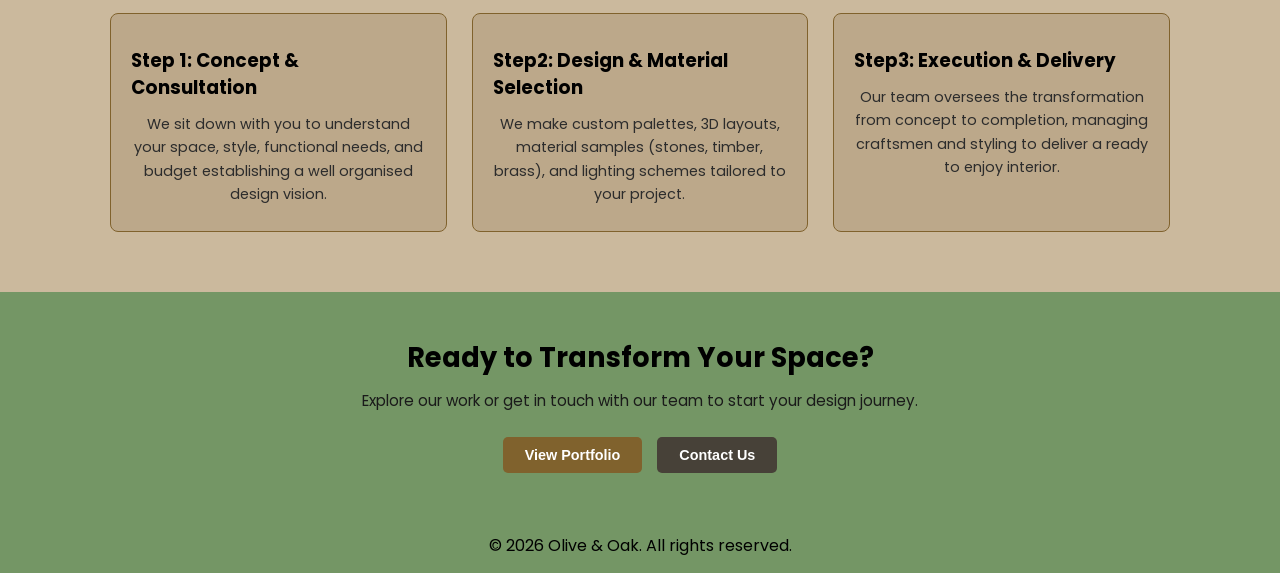
==== commit 54b27ae1: "Add files via upload" ====
--- a/about.html
+++ b/about.html
@@ -15,6 +15,7 @@
 <header id="logo">OLIVE & OAK</header>
 
 <nav class="nav-menu">
+    <hr>
     <ul>
         <a class="nav-link" href="index.html">Home</a>
         <a class="nav-link active" href="about.html">About</a>
